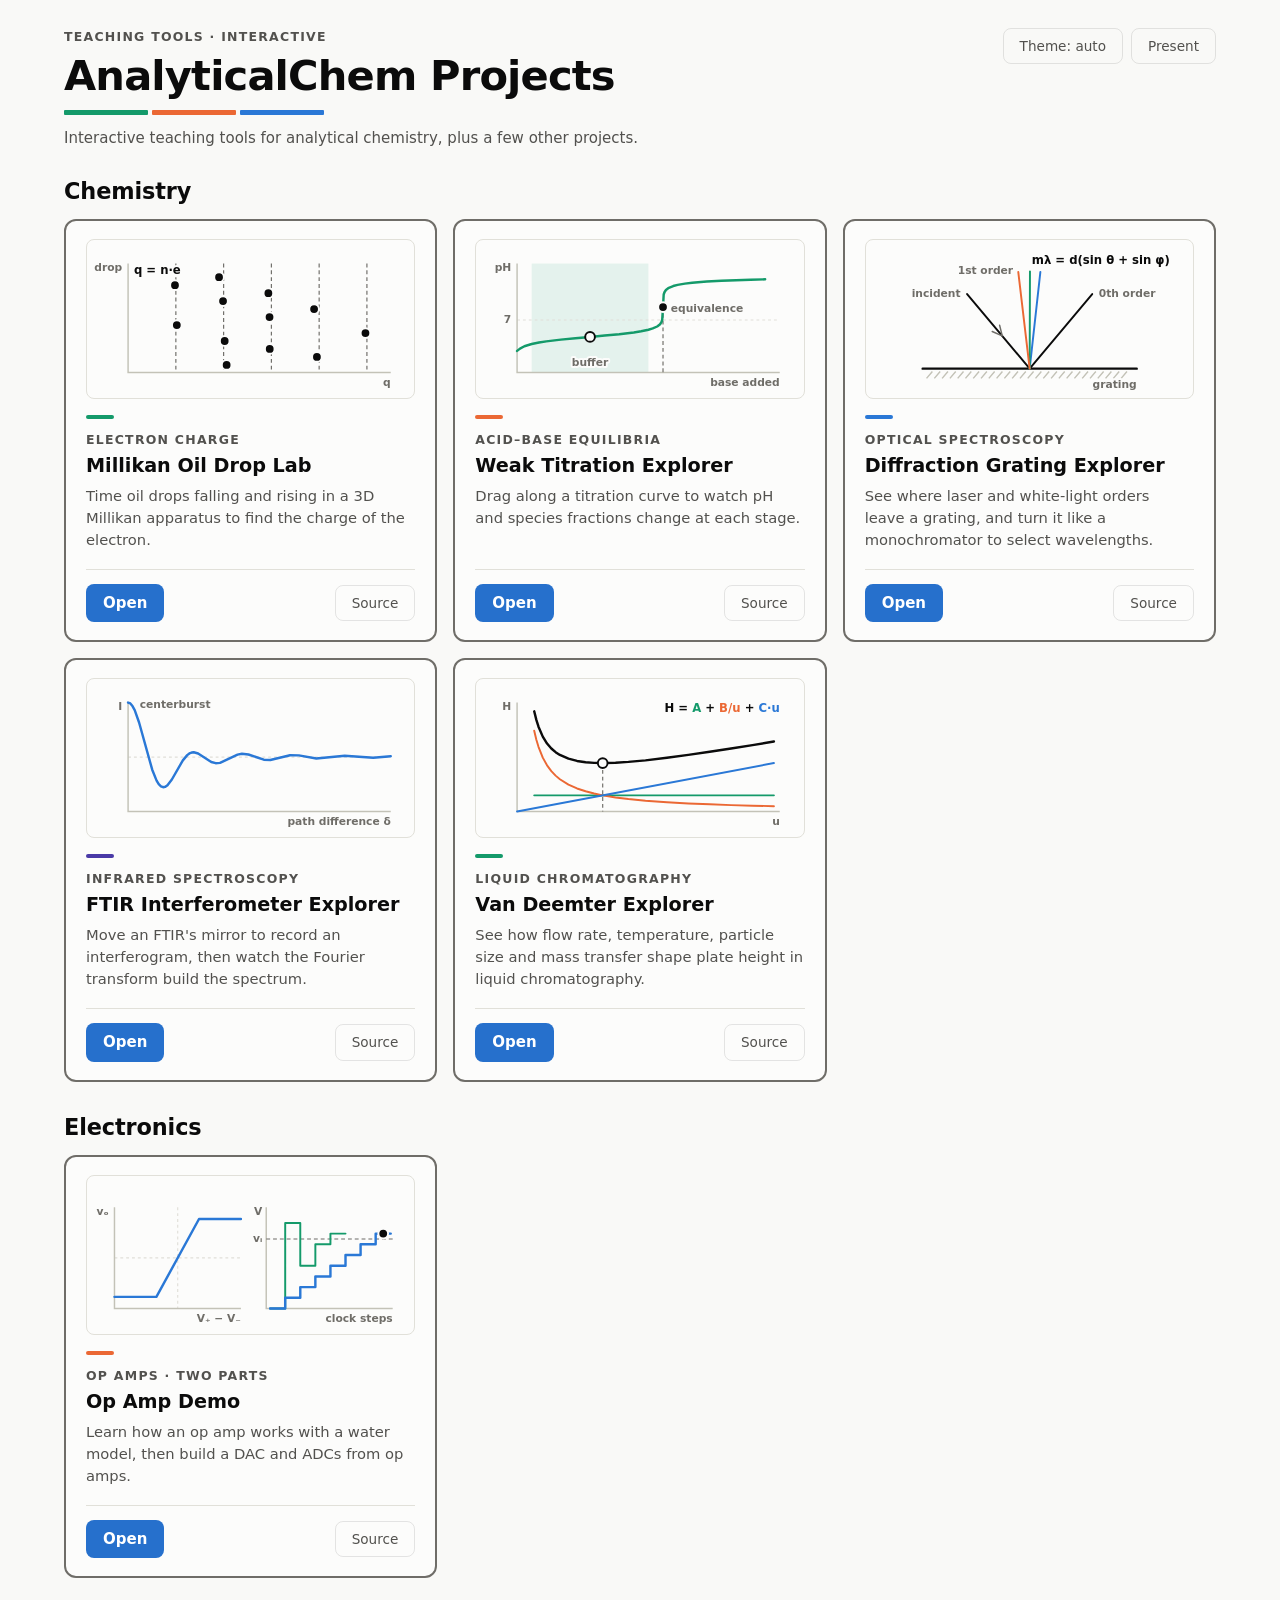
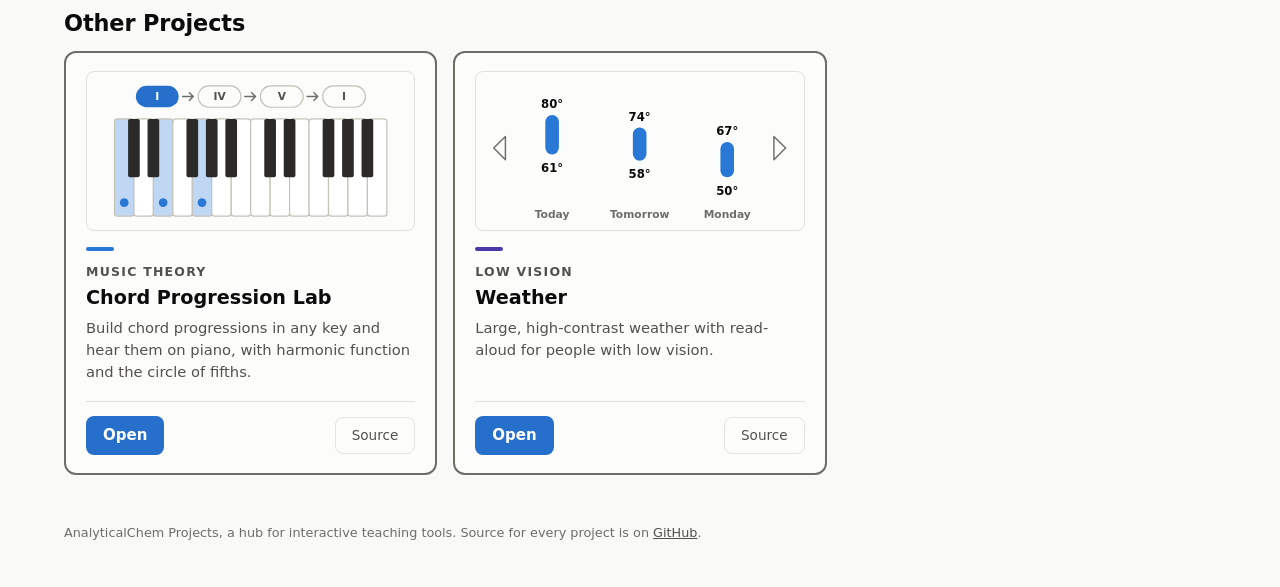
==== index.html @ 7cdda6ce "Reorder Chemistry cards: Millikan, titration, grating, FTIR, Van Deemter" ====
<!doctype html>
<html lang="en">
<head>
  <meta charset="utf-8">
  <meta name="viewport" content="width=device-width, initial-scale=1">
  <title>AnalyticalChem Projects</title>
  <meta name="description" content="Open any of AnalyticalChem's interactive chemistry teaching tools and other projects.">
  <link rel="icon" href="data:image/svg+xml,%3Csvg%20xmlns='http://www.w3.org/2000/svg'%20viewBox='0%200%2032%2032'%3E%3Crect%20x='2'%20y='13'%20width='8'%20height='6'%20rx='1'%20fill='%23149a6a'/%3E%3Crect%20x='12'%20y='13'%20width='8'%20height='6'%20rx='1'%20fill='%23eb6834'/%3E%3Crect%20x='22'%20y='13'%20width='8'%20height='6'%20rx='1'%20fill='%232a78d6'/%3E%3C/svg%3E">
  <style>
    /* ---------- Tokens ---------- */

    :root {
      color-scheme: light;
      --page: #f9f9f7;
      --surface: #fcfcfb;
      --surface-2: #f3f2ee;
      --text-primary: #0b0b0b;
      --text-secondary: #52514e;
      --text-muted: #6f6d68;
      --grid: #e1e0d9;
      --axis: #c3c2b7;
      --border: rgba(11, 11, 11, 0.10);
      --border-strong: var(--text-muted);      /* boundaries that identify a control (3:1) */
      --accent: #2670cc;                       /* white text 4.9:1 */
      --accent-ink: #ffffff;

      --series-a: #149a6a;                     /* 3.5:1 on surface */
      --series-b: #eb6834;                     /* 3.1:1 */
      --series-c: #2a78d6;                     /* 4.3:1 */
      --series-d: #4a3aa7;                     /* 8.3:1 */

      --status-good: #0ca30c;
      --status-warning: #fab219;               /* graphics only, never text */
      --status-critical: #d03b3b;
      --success-text: #006300;
      --critical-text: #d03b3b;

      --chart-font-small: 11px;                /* drawn text and line sizes */
      --chart-font: 12px;
      --chart-line: 2px;
      --chart-line-total: 2.5px;
      --chart-marker: 5px;
      --chart-halo: 4px;

      --radius: 12px;
      --font: system-ui, -apple-system, "Segoe UI", sans-serif;

      /* Card-graphic keyboard (decorative, aria-hidden) */
      --key-white: #ffffff;
      --key-black: #2b2a28;
    }

    @media (prefers-color-scheme: dark) {
      :root:not([data-theme="light"]) {
        color-scheme: dark;
        --page: #0d0d0d;
        --surface: #1a1a19;
        --surface-2: #232321;
        --text-primary: #ffffff;
        --text-secondary: #c3c2b7;
        --text-muted: #9a988f;
        --grid: #2c2c2a;
        --axis: #45443f;
        --border: rgba(255, 255, 255, 0.10);
        --accent: #3987e5;
        --accent-ink: #0b0b0b;                 /* dark ink on the brighter accent: 5.4:1 */
        --series-a: #199e70;
        --series-b: #d95926;
        --series-c: #3987e5;
        --series-d: #9085e9;
        --success-text: #0ca30c;
        --critical-text: #ef6a63;
        --key-white: #4a4944;
        --key-black: #0d0d0d;
      }
    }

    :root[data-theme="dark"] {
      color-scheme: dark;
      --page: #0d0d0d;
      --surface: #1a1a19;
      --surface-2: #232321;
      --text-primary: #ffffff;
      --text-secondary: #c3c2b7;
      --text-muted: #9a988f;
      --grid: #2c2c2a;
      --axis: #45443f;
      --border: rgba(255, 255, 255, 0.10);
      --accent: #3987e5;
      --accent-ink: #0b0b0b;
      --series-a: #199e70;
      --series-b: #d95926;
      --series-c: #3987e5;
      --series-d: #9085e9;
      --success-text: #0ca30c;
      --critical-text: #ef6a63;
      --key-white: #4a4944;
      --key-black: #0d0d0d;
    }

    /* ---------- Series keys ---------- */

    .key { display: block; width: 28px; height: 4px; border-radius: 2px; background: var(--key); }

    /* ---------- Base ---------- */

    *, *::before, *::after { box-sizing: border-box; }

    html { -webkit-text-size-adjust: 100%; }

    body {
      margin: 0;
      background: var(--page);
      color: var(--text-primary);
      font-family: var(--font);
      font-size: 0.9375rem;
      line-height: 1.5;
    }

    h1, h2, h3 { line-height: 1.2; margin: 0; }
    h1 { font-size: 2.6rem; font-weight: 750; letter-spacing: -0.02em; line-height: 1.1; }
    h2 { font-size: 1.4rem; font-weight: 700; letter-spacing: -0.005em; }
    h3 { font-size: 1.2rem; font-weight: 650; }

    :is(a, button, input, select, summary, [tabindex]):focus-visible { outline: 2px solid var(--accent); outline-offset: 2px; }

    .visually-hidden {
      position: absolute; width: 1px; height: 1px; margin: -1px; padding: 0;
      overflow: hidden; clip: rect(0 0 0 0); clip-path: inset(50%); white-space: nowrap; border: 0;
    }
    .skip-link {
      position: absolute; left: 16px; top: -100px; padding: 8px 12px;
      background: var(--accent); color: var(--accent-ink); border-radius: 8px; font-weight: 600;
    }
    .skip-link:focus { top: 16px; z-index: 10; outline: 2px solid var(--text-primary); outline-offset: 2px; }

    .btn {
      display: inline-block;
      padding: 7px 16px;
      border: 1px solid var(--border);
      border-radius: 8px;
      background: var(--surface-2);
      color: var(--text-primary);
      font: inherit;
      font-weight: 600;
      text-decoration: none;
      cursor: pointer;
    }
    .btn:hover { filter: brightness(0.97); }
    .btn.primary { background: var(--accent); color: var(--accent-ink); border-color: transparent; }
    .btn.ghost { background: transparent; font-weight: 500; font-size: 0.85rem; color: var(--text-secondary); white-space: nowrap; }

    /* ---------- Header ---------- */

    .site-header, main, .site-footer {
      max-width: 1200px;
      margin: 0 auto;
      padding-left: 24px;
      padding-right: 24px;
    }

    .site-header { padding-top: 28px; padding-bottom: 28px; }

    .title-row {
      display: flex;
      flex-wrap: wrap;
      justify-content: space-between;
      align-items: flex-start;
      gap: 16px;
    }
    /* The 320px basis lets the buttons drop below the title on a phone instead of squeezing it. */
    .title-row > div:first-child { flex: 1 1 320px; min-width: 0; }
    .header-actions { display: flex; flex-wrap: wrap; gap: 8px; }

    .eyebrow {
      margin: 0 0 6px;
      font-size: 0.78rem;
      font-weight: 600;
      letter-spacing: 0.1em;
      text-transform: uppercase;
      color: var(--text-secondary);
    }

    .title-rule { display: flex; gap: 4px; width: 260px; max-width: 100%; margin-top: 12px; }
    .title-rule span { flex: 1; height: 5px; border-radius: 1px; background: var(--series-a); }
    .title-rule span:nth-child(2) { background: var(--series-b); }
    .title-rule span:nth-child(3) { background: var(--series-c); }

    .lede { margin: 12px 0 0; color: var(--text-secondary); max-width: 62ch; }

    /* ---------- Cards ---------- */

    main { display: grid; gap: 32px; }

    .group h2 { margin-bottom: 14px; }

    .grid {
      display: grid;
      grid-template-columns: repeat(auto-fill, minmax(280px, 1fr));
      gap: 16px;
    }

    .card {
      position: relative;
      display: flex;
      flex-direction: column;
      min-width: 0;
      padding: 18px 20px;
      background: var(--surface);
      border: 2px solid var(--text-muted);
      border-radius: var(--radius);
      transition: border-color 0.15s, transform 0.15s;
    }
    .card:hover { border-color: var(--accent); transform: translateY(-2px); }

    .card .key { margin-bottom: 12px; }
    .card .eyebrow { margin-bottom: 4px; }

    .card h3 a { color: inherit; text-decoration: none; }
    /* Stretch the title link over the whole card, so any click opens the project. */
    .card h3 a::after { content: ""; position: absolute; inset: 0; border-radius: var(--radius); }

    .card .desc { flex: 1; margin: 8px 0 18px; color: var(--text-secondary); font-size: 0.92rem; }

    .card-actions {
      display: flex;
      justify-content: space-between;
      align-items: center;
      gap: 12px;
      padding-top: 14px;
      border-top: 1px solid var(--grid);
    }
    /* Keeps the Source link clickable above the stretched title link. */
    .card-actions a { position: relative; z-index: 1; }

    /* ---------- Visuals (card graphics, decorative) ---------- */

    .art {
      margin-bottom: 16px;
      padding: 8px;
      background: var(--surface);
      border: 1px solid var(--grid);
      border-radius: 8px;
    }
    /* overflow: visible keeps descenders on bottom-edge labels from being clipped. */
    .art svg { display: block; width: 100%; height: auto; overflow: visible; }

    .art .axis { fill: none; stroke: var(--axis); stroke-width: calc(var(--chart-line) * 0.75); }
    .art .neutral { stroke: var(--grid); stroke-width: calc(var(--chart-line) * 0.6); stroke-dasharray: 3 3; }
    .art .guide { stroke: var(--text-muted); stroke-width: calc(var(--chart-line) * 0.6); stroke-dasharray: 4 3; }
    /* Halo; the paint-order attribute that puts it behind the letters is set in script. */
    .art .label, .art .formula { stroke: var(--surface); stroke-width: var(--chart-halo); stroke-linejoin: round; }
    .art .label { fill: var(--text-muted); font: 600 var(--chart-font-small) var(--font); }
    .art .formula { fill: var(--text-primary); font: 700 var(--chart-font) var(--font); }
    .art .curve { fill: none; stroke-width: var(--chart-line-total); stroke-linecap: round; stroke-linejoin: round; }
    .art .curve.thin { stroke-width: var(--chart-line); }
    .art .a { stroke: var(--series-a); }
    .art .b { stroke: var(--series-b); }
    .art .c { stroke: var(--series-c); }
    .art .ta { fill: var(--series-a); }
    .art .tb { fill: var(--series-b); }
    .art .tc { fill: var(--series-c); }
    .art .total { stroke: var(--text-primary); }
    .art .buffer { fill: var(--series-a); opacity: 0.1; }
    /* Marker radius comes from --chart-marker, applied in script (refreshArt). */
    .art .dot { fill: var(--text-primary); stroke: var(--surface); stroke-width: 2; }
    .art .ring { fill: var(--surface); stroke: var(--text-primary); stroke-width: 2; }

    .art .wkey { fill: var(--key-white); stroke: var(--axis); stroke-width: calc(var(--chart-line) * 0.6); }
    .art .wkey.on { fill: color-mix(in srgb, var(--series-c) 30%, var(--key-white)); }
    .art .bkey { fill: var(--key-black); }
    .art .pill { fill: var(--surface); stroke: var(--axis); stroke-width: calc(var(--chart-line) * 0.6); }
    .art .pill.on { fill: var(--accent); stroke: none; }
    .art .pill-text { fill: var(--text-secondary); font: 700 var(--chart-font-small) var(--font); text-anchor: middle; dominant-baseline: central; }
    .art .pill-text.on { fill: var(--accent-ink); }
    .art .arrow { fill: none; stroke: var(--text-muted); stroke-width: calc(var(--chart-line) * 0.75); stroke-linecap: round; stroke-linejoin: round; }

    /* ---------- Notes and footer ---------- */

    .site-footer { padding-top: 36px; padding-bottom: 32px; font-size: 0.8rem; color: var(--text-muted); }
    .site-footer a { color: var(--text-secondary); }

    /* ---------- Responsive ---------- */

    @media (max-width: 560px) {
      .site-header, main, .site-footer { padding-left: 16px; padding-right: 16px; }
      h1 { font-size: 2rem; }
      .title-rule { width: 200px; }
      .card { padding: 14px; }
    }

    /* ---------- Reduced motion ---------- */

    @media (prefers-reduced-motion: reduce) {
      .card { transition: none; }
      .card:hover { transform: none; }
    }

    /* ---------- Presentation mode ---------- */

    html[data-present] .eyebrow, html[data-present] .lede, html[data-present] .hint,
    html[data-present] .notes, html[data-present] .site-footer { display: none; }
    .present-hint { display: none; }
    html[data-present] .present-hint { display: block; margin: 12px 0 0; color: var(--text-secondary); }

    @media (min-width: 900px) {
      html[data-present] { font-size: 125%; }
      html[data-present] body { font-size: 1rem; }
      html[data-present] .site-header, html[data-present] main { max-width: none; padding-left: 32px; padding-right: 32px; }
      html[data-present] main { gap: 20px; }
      html[data-present] h1 { font-size: 2.8rem; }
      html[data-present] h2, html[data-present] .notes summary { font-size: 1.5rem; }
      html[data-present] .pill-sym { font-size: 1.5rem; }
      html[data-present] .legend, html[data-present] .live, html[data-present] .control-sub,
      html[data-present] .tile-sub, html[data-present] .card-sub { font-size: 1.05rem; }
      html[data-present] .chip { padding: 6px 16px; font-size: 1rem; }
      html[data-present] input[type="range"] { height: 36px; }
      html[data-present] .check input, html[data-present] .control .toggle input { width: 24px; height: 24px; }
      html[data-present] .btn { padding: 12px 24px; }
      html[data-present] .visual { height: calc(var(--h) * 1.5); }
      html[data-present] .tooltip { font-size: 1rem; min-width: 220px; }
      html[data-present] :is(a, button, input, select, summary, [tabindex]):focus-visible { outline-width: 3px; outline-offset: 3px; }

      html[data-present] {
        --chart-font-small: 15px; --chart-font: 16px; --chart-line: 3px; --chart-line-total: 3.5px;
        --chart-marker: 7px; --chart-halo: 5px;
        --text-secondary: #3a3936; --text-muted: #55534f; --axis: #7f7d76; --grid: #cfcdc4;
        --series-a: #0c8259; --series-b: #bf4a1d; --series-c: #1f66c4;
        --critical-text: #a52a2a;
      }
    }

    @media (min-width: 900px) and (prefers-color-scheme: dark) {
      html[data-present]:not([data-theme="light"]) {
        --text-secondary: #d6d5cb; --text-muted: #b3b1a7; --axis: #8a8880; --grid: #3a3a37;
        --series-a: #22b07f; --series-b: #e8672f; --series-c: #4a93ec; --series-d: #a89ff0;
        --critical-text: #f28b85; --success-text: #3dbb3d;
      }
    }
    @media (min-width: 900px) {
      html[data-present][data-theme="dark"] {
        --text-secondary: #d6d5cb; --text-muted: #b3b1a7; --axis: #8a8880; --grid: #3a3a37;
        --series-a: #22b07f; --series-b: #e8672f; --series-c: #4a93ec; --series-d: #a89ff0;
        --critical-text: #f28b85; --success-text: #3dbb3d;
      }
    }
  </style>
  <script>
    // Apply a saved theme before the page draws, so it doesn't flash.
    (function () {
      try {
        var saved = localStorage.getItem('links-theme');
        if (saved === 'light' || saved === 'dark') document.documentElement.dataset.theme = saved;
      } catch (e) { /* storage unavailable */ }
    })();
  </script>
</head>
<body>
  <a class="skip-link" href="#main">Skip to content</a>
  <header class="site-header">
    <div class="title-row">
      <div>
        <p class="eyebrow">Teaching Tools · Interactive</p>
        <h1>AnalyticalChem Projects</h1>
        <div class="title-rule" aria-hidden="true"><span></span><span></span><span></span></div>
        <p class="lede">Interactive teaching tools for analytical chemistry, plus a few other projects.</p>
        <p class="present-hint">Alt + Shift + P toggles · Esc exits</p>
      </div>
      <div class="header-actions">
        <button id="theme" class="btn ghost" type="button" title="Switch between automatic, light and dark colors">Theme: auto</button>
        <button id="present" class="btn ghost" type="button" aria-pressed="false" title="Larger text and controls for projecting. Escape exits.">Present</button>
      </div>
    </div>
  </header>

  <main id="main"></main>

  <footer class="site-footer">
    <p>AnalyticalChem Projects, a hub for interactive teaching tools. Source for every project is on <a href="https://github.com/analyticalchem">GitHub</a>.</p>
  </footer>

  <p id="present-status" class="visually-hidden" role="status"></p>

  <script>
    (function () {
      'use strict';

      // ── Edit this list to add, remove, or regroup links ──
      // Groups appear in the order they first show up here.
      // "topic" is the small line above each title.
      // "art" picks a graphic from the ART list further down (leave it out for none).
      var links = [
        {
          group: "Chemistry",
          art: "millikan",
          topic: "Electron Charge",
          title: "Millikan Oil Drop Lab",
          url: "https://analyticalchem.github.io/millikan-oil-drop-lab/",
          source: "https://github.com/analyticalchem/millikan-oil-drop-lab",
          desc: "Time oil drops falling and rising in a 3D Millikan apparatus to find the charge of the electron."
        },
        {
          group: "Chemistry",
          art: "titration",
          topic: "Acid–Base Equilibria",
          title: "Weak Titration Explorer",
          url: "https://analyticalchem.github.io/weaktitration/",
          source: "https://github.com/analyticalchem/weaktitration",
          desc: "Drag along a titration curve to watch pH and species fractions change at each stage."
        },
        {
          group: "Chemistry",
          art: "grating",
          topic: "Optical Spectroscopy",
          title: "Diffraction Grating Explorer",
          url: "https://analyticalchem.github.io/diffraction-grating-explorer/",
          source: "https://github.com/analyticalchem/diffraction-grating-explorer",
          desc: "See where laser and white-light orders leave a grating, and turn it like a monochromator to select wavelengths."
        },
        {
          group: "Chemistry",
          art: "interferometer",
          topic: "Infrared Spectroscopy",
          title: "FTIR Interferometer Explorer",
          url: "https://analyticalchem.github.io/interferometer/",
          source: "https://github.com/analyticalchem/interferometer",
          desc: "Move an FTIR's mirror to record an interferogram, then watch the Fourier transform build the spectrum."
        },
        {
          group: "Chemistry",
          art: "vandeemter",
          topic: "Liquid Chromatography",
          title: "Van Deemter Explorer",
          url: "https://analyticalchem.github.io/van-deemter-explorer/",
          source: "https://github.com/analyticalchem/van-deemter-explorer",
          desc: "See how flow rate, temperature, particle size and mass transfer shape plate height in liquid chromatography."
        },
        {
          // Two linked pages: this opens part 1, Op Amp Basics; its series links lead on to the
          // DAC/ADC Builder (https://analyticalchem.github.io/dac-adc-builder/) and back.
          group: "Electronics",
          art: "opampdemo",
          topic: "Op Amps · Two Parts",
          title: "Op Amp Demo",
          url: "https://analyticalchem.github.io/op-amp-basics/",
          source: "https://github.com/analyticalchem/op-amp-basics",
          desc: "Learn how an op amp works with a water model, then build a DAC and ADCs from op amps."
        },
        {
          group: "Other Projects",
          art: "piano",
          topic: "Music Theory",
          title: "Chord Progression Lab",
          url: "https://analyticalchem.github.io/chord-progression-lab/",
          source: "https://github.com/analyticalchem/chord-progression-lab",
          desc: "Build chord progressions in any key and hear them on piano, with harmonic function and the circle of fifths."
        },
        {
          group: "Other Projects",
          art: "weather",
          topic: "Low Vision",
          title: "Weather",
          url: "https://analyticalchem.github.io/weather/",
          source: "https://github.com/analyticalchem/weather",
          desc: "Large, high-contrast weather with read-aloud for people with low vision."
        }
      ];

      // ── Card graphics ──
      // Decorative: the card title and description carry the meaning. Colours and line,
      // marker and text sizes come from the CSS tokens, so they follow the theme and
      // presentation mode.
      var ART = {
        // Weak acid (Ka 1.8e-5) titrated with strong base: buffer region shaded,
        // ring at the half-equivalence point (pH = pKa), dot at the equivalence point.
        titration:
          '<svg viewBox="0 0 320 146">' +
            '<rect class="buffer" x="49" y="16" width="120" height="112"/>' +
            '<line class="neutral" x1="34" y1="74" x2="304" y2="74"/>' +
            '<path class="axis" d="M34 16V128H304"/>' +
            '<line class="guide" x1="184" y1="60.7" x2="184" y2="128"/>' +
            '<path class="curve a" d="M34,105.8 L37,103.4 L41.5,101 L49,98.7 L56.5,97.2 L64,96 L79,94.2 L94,92.8 L109,91.4 L124,90 L139,88.6 L154,86.8 L161.5,85.6 L169,84 L173.5,82.7 L178,80.7 L181,78.4 L182.5,76 L183.2,73.7 L184,60.7 L184.7,47.8 L185.5,45.5 L187,43.2 L190,40.9 L194.5,39.1 L199,37.9 L206.5,36.6 L214,35.7 L229,34.5 L244,33.7 L259,33.1 L274,32.6 L289,32.2"/>' +
            '<circle class="ring" cx="109" cy="91.4" r="5"/>' +
            '<circle class="dot" cx="184" cy="60.7" r="5"/>' +
            '<text class="label" x="28" y="24" text-anchor="end">pH</text>' +
            '<text class="label" x="28" y="77" text-anchor="end">7</text>' +
            '<text class="label" x="109" y="121" text-anchor="middle">buffer</text>' +
            '<text class="label" x="192" y="66">equivalence</text>' +
            '<text class="label" x="304" y="142" text-anchor="end">base added</text>' +
          '</svg>',

        // H = A + B/u + C·u with the three terms in the Van Deemter Explorer's colours
        // and a ring at the optimum velocity.
        vandeemter:
          '<svg viewBox="0 0 320 146">' +
            '<path class="axis" d="M34 16V128H304"/>' +
            '<line class="guide" x1="122" y1="78.2" x2="122" y2="128"/>' +
            '<line class="curve thin a" x1="51.6" y1="111.4" x2="298" y2="111.4"/>' +
            '<path class="curve thin b" d="M51.6,44.9 L53.8,54.2 L56,61.5 L60.4,72.6 L64.8,80.5 L69.2,86.5 L73.6,91.1 L78,94.8 L86.8,100.3 L95.6,104.3 L104.4,107.2 L113.2,109.5 L122,111.4 L135.2,113.6 L148.4,115.2 L166,116.9 L188,118.5 L210,119.7 L232,120.6 L254,121.4 L276,122 L298,122.5"/>' +
            '<line class="curve thin c" x1="34" y1="128" x2="298" y2="78.2"/>' +
            '<path class="curve total" d="M51.6,25 L53.8,33.8 L56,40.8 L60.4,51 L64.8,58.1 L69.2,63.2 L73.6,67 L78,69.8 L86.8,73.7 L95.6,76 L104.4,77.3 L113.2,78 L122,78.2 L135.2,77.8 L148.4,77 L166,75.4 L188,72.8 L210,69.8 L232,66.6 L254,63.2 L276,59.7 L298,56"/>' +
            '<circle class="ring" cx="122" cy="78.2" r="5"/>' +
            '<text class="formula" x="304" y="26" text-anchor="end">H = <tspan class="ta">A</tspan> + <tspan class="tb">B/u</tspan> + <tspan class="tc">C·u</tspan></text>' +
            '<text class="label" x="28" y="24" text-anchor="end">H</text>' +
            '<text class="label" x="304" y="142" text-anchor="end">u</text>' +
          '</svg>',

        // Reflection grating (1200 /mm) with a beam arriving at θ = 40°: the 0th order mirrors it,
        // and the 1st order splits blue, green and red at −6.3°, −0.2° and +6.7° from the normal.
        grating: (function () {
          var s = '<svg viewBox="0 0 320 146">';
          s += '<path class="axis" d="';
          for (var x = 60; x <= 266; x += 8) s += 'M' + x + ' 127l-6 7';
          s += '"/>';
          s += '<line class="curve total" x1="50" y1="124" x2="270" y2="124"/>';
          s += '<line class="curve thin total" x1="95.7" y1="47.4" x2="160" y2="124"/>';
          s += '<path class="arrow" d="M121.5 85.8L131.8 90.3L129.1 79.4"/>';
          s += '<line class="curve thin total" x1="160" y1="124" x2="224.3" y2="47.4"/>';
          s += '<line class="curve thin c" x1="160" y1="124" x2="171" y2="24.6"/>';
          s += '<line class="curve thin a" x1="160" y1="124" x2="160.3" y2="24"/>';
          s += '<line class="curve thin b" x1="160" y1="124" x2="148.3" y2="24.7"/>';
          s += '<text class="formula" x="304" y="16" text-anchor="end">mλ = d(sin θ + sin φ)</text>';
          s += '<text class="label" x="89" y="50" text-anchor="end">incident</text>';
          s += '<text class="label" x="231" y="50">0th order</text>';
          s += '<text class="label" x="143" y="27" text-anchor="end">1st order</text>';
          s += '<text class="label" x="270" y="144" text-anchor="end">grating</text>';
          return s + '</svg>';
        })(),

        // Millikan: the charges of twelve timed drops, one row each, along a charge axis running 0 to
        // 5.5 e over 270 px; they fall on the dashed multiples of e = 1.602e-19 C, each with the 0.1 e
        // or so of scatter that Brownian motion gives a timing.
        millikan:
          '<svg viewBox="0 0 320 146">' +
            '<path class="axis" d="M34 16V128H304"/>' +
            '<line class="guide" x1="83.1" y1="16" x2="83.1" y2="128"/>' +
            '<line class="guide" x1="132.2" y1="16" x2="132.2" y2="128"/>' +
            '<line class="guide" x1="181.3" y1="16" x2="181.3" y2="128"/>' +
            '<line class="guide" x1="230.4" y1="16" x2="230.4" y2="128"/>' +
            '<line class="guide" x1="279.5" y1="16" x2="279.5" y2="128"/>' +
            '<circle class="dot" cx="127.5" cy="30" r="5"/><circle class="dot" cx="82.2" cy="38.2" r="5"/>' +
            '<circle class="dot" cx="178.2" cy="46.4" r="5"/><circle class="dot" cx="131.6" cy="54.6" r="5"/>' +
            '<circle class="dot" cx="225.2" cy="62.8" r="5"/><circle class="dot" cx="179.4" cy="71" r="5"/>' +
            '<circle class="dot" cx="84.1" cy="79.2" r="5"/><circle class="dot" cx="278" cy="87.4" r="5"/>' +
            '<circle class="dot" cx="133.3" cy="95.6" r="5"/><circle class="dot" cx="179.6" cy="103.8" r="5"/>' +
            '<circle class="dot" cx="228.1" cy="112" r="5"/><circle class="dot" cx="135.3" cy="120.2" r="5"/>' +
            '<text class="formula" x="40" y="27">q = n·e</text>' +
            '<text class="label" x="28" y="24" text-anchor="end">drop</text>' +
            '<text class="label" x="304" y="142" text-anchor="end">q</text>' +
          '</svg>',

        // FTIR Interferometer Explorer: the instrument's interferogram for its broadband source
        // (1500 K) with the holder empty, computed from that page's own model over δ = 0 to 12 µm
        // (22.5 px per µm; y: 112 px per 100 % of the signal, 0 at y = 128). The centerburst at
        // zero path difference, where every wavenumber is in step, settles to half the signal (dashed).
        interferometer:
          '<svg viewBox="0 0 320 146">' +
            '<line class="neutral" x1="34" y1="72" x2="304" y2="72"/>' +
            '<path class="axis" d="M34 16V128H304"/>' +
            '<path class="curve c" d="M34,16 L36.3,16.9 L38.5,19.6 L40.8,23.8 L45.3,36.5 L58.8,85 L63.3,96.2 L65.5,99.9 L67.8,102.1 L70,103 L72.3,102.6 L74.5,101 L79,95.1 L90.3,75.4 L94.8,70 L97,68.3 L99.3,67.4 L101.5,67.1 L106,68.4 L119.5,77.1 L124,78.3 L128.5,78 L146.5,69.5 L151,68.6 L157.7,69.4 L173.5,74.7 L180.2,75 L200.5,70.1 L209.5,70.3 L227.5,73.5 L256.7,70.6 L286,72.7 L304,71.2"/>' +
            '<text class="label" x="46" y="22">centerburst</text>' +
            '<text class="label" x="28" y="24" text-anchor="end">I</text>' +
            '<text class="label" x="304" y="142" text-anchor="end">path difference δ</text>' +
          '</svg>',

        // The two parts of the Op Amp Demo side by side.
        // Left, Op Amp Basics: the open-loop transfer curve, gain 1e5 and a ±15 V supply with
        // 1.5 V of headroom, so the output saturates at ±13.5 V once V+ − V− passes ±135 µV
        // (x: ±400 µV across 130 px, 0 at x = 85; y: 40 px per 13.5 V, 0 at y = 76).
        // Right, DAC/ADC Builder: both ADCs converting vi = 6.5 V with a 4-bit, 1 V-step DAC,
        // 15.5 px per clock step: the staircase (blue) counts 0 to 7 and stops (dot); successive
        // approximation (green, thin) tries 8, 4, 6, 7 (result 6). y: 11 px per volt, 0 V at y = 128.
        opampdemo:
          '<svg viewBox="0 0 320 146">' +
            '<line class="neutral" x1="20" y1="76" x2="150" y2="76"/>' +
            '<line class="neutral" x1="85" y1="24" x2="85" y2="128"/>' +
            '<path class="axis" d="M20 24V128H150"/>' +
            '<path class="curve c" d="M20,116 L63.1,116 L106.9,36 L150,36"/>' +
            '<text class="label" x="14" y="32" text-anchor="end">vₒ</text>' +
            '<text class="label" x="150" y="142" text-anchor="end">V₊ − V₋</text>' +
            '<path class="axis" d="M176 24V128H306"/>' +
            '<line class="guide" x1="176" y1="56.5" x2="306" y2="56.5"/>' +
            '<path class="curve thin a" d="M180,128 H195.5 V40 H211 V84 H226.5 V62 H242 V51 H257.5"/>' +
            '<path class="curve c" d="M180,128 H195.5 V117 H211 V106 H226.5 V95 H242 V84 H257.5 V73 H273 V62 H288.5 V51 H304"/>' +
            '<circle class="dot" cx="296.25" cy="51" r="5"/>' +
            '<text class="label" x="172" y="32" text-anchor="end">V</text>' +
            '<text class="label" x="172" y="60" text-anchor="end">vᵢ</text>' +
            '<text class="label" x="306" y="142" text-anchor="end">clock steps</text>' +
          '</svg>',

        // Two octaves of keys with the I chord (C–E–G) lit, under an I–IV–V–I progression.
        piano: (function () {
          var s = '<svg viewBox="0 0 320 146">';
          var chords = ['I', 'IV', 'V', 'I'];
          chords.forEach(function (name, i) {
            var x = 42 + i * 64, on = i === 0 ? ' on' : '';
            s += '<rect class="pill' + on + '" x="' + x + '" y="6" width="44" height="22" rx="11"/>';
            s += '<text class="pill-text' + on + '" x="' + (x + 22) + '" y="17">' + name + '</text>';
            if (i < chords.length - 1) {
              var ax = x + 48;
              s += '<path class="arrow" d="M' + ax + ' 17H' + (ax + 11) + 'M' + (ax + 7) + ' 13L' + (ax + 11) + ' 17L' + (ax + 7) + ' 21"/>';
            }
          });
          var lit = [0, 2, 4];                       // C, E, G
          for (var i = 0; i < 14; i++) {
            var on = lit.indexOf(i) !== -1 ? ' on' : '';
            s += '<rect class="wkey' + on + '" x="' + (20 + i * 20) + '" y="40" width="20" height="100" rx="3"/>';
          }
          [0, 1, 3, 4, 5, 7, 8, 10, 11, 12].forEach(function (i) {
            s += '<rect class="bkey" x="' + (34 + i * 20) + '" y="40" width="12" height="60" rx="2"/>';
          });
          lit.forEach(function (i) {
            s += '<circle class="tc" cx="' + (30 + i * 20) + '" cy="126" r="4.5"/>';
          });
          return s + '</svg>';
        })(),

        // The Weather app's temperature chart: three days of bars running from the low to the
        // high, using the app's sample forecast for Springfield (80/61, 74/58, 67/50 °F), between
        // the arrows that move the chart. y = 36 + (80 − T) × 64/30, so 80° is at 36 and 50° at 100.
        weather: (function () {
          var days = [['Today', 80, 61], ['Tomorrow', 74, 58], ['Monday', 67, 50]];
          var s = '<svg viewBox="0 0 320 146">';
          function y(t) { return Math.round((36 + (80 - t) * 64 / 30) * 10) / 10; }
          days.forEach(function (d, i) {
            var x = 70 + i * 90, top = y(d[1]), bottom = y(d[2]);
            s += '<rect class="tc" x="' + (x - 7) + '" y="' + top + '" width="14" height="' + (bottom - top) + '" rx="7"/>';
            s += '<text class="formula" x="' + x + '" y="' + (top - 7) + '" text-anchor="middle">' + d[1] + '°</text>';
            s += '<text class="formula" x="' + x + '" y="' + (bottom + 18) + '" text-anchor="middle">' + d[2] + '°</text>';
            s += '<text class="label" x="' + x + '" y="142" text-anchor="middle">' + d[0] + '</text>';
          });
          s += '<path class="arrow" d="M22 58L10 70L22 82Z"/>';
          s += '<path class="arrow" d="M298 58L310 70L298 82Z"/>';
          return s + '</svg>';
        })()
      };

      // Each card's key bar takes the next series colour.
      var KEYS = ['var(--series-a)', 'var(--series-b)', 'var(--series-c)', 'var(--series-d)'];

      function el(tag, className, text) {
        var node = document.createElement(tag);
        if (className) node.className = className;
        if (text) node.textContent = text;
        return node;
      }

      var groups = new Map();
      links.forEach(function (link) {
        if (!groups.has(link.group)) groups.set(link.group, []);
        groups.get(link.group).push(link);
      });

      var main = document.getElementById('main');
      var groupIndex = 0, cardIndex = 0;
      groups.forEach(function (items, name) {
        var headingId = 'group-' + (++groupIndex);
        var section = el('section', 'group');
        section.setAttribute('aria-labelledby', headingId);
        var h2 = el('h2', '', name);
        h2.id = headingId;
        section.append(h2);
        var grid = el('div', 'grid');

        items.forEach(function (item) {
          var card = el('article', 'card');

          if (item.art && ART[item.art]) {
            var art = el('div', 'art');
            art.setAttribute('aria-hidden', 'true');
            art.innerHTML = ART[item.art];           // trusted constants above, not user input
            var svg = art.querySelector('svg');
            svg.setAttribute('aria-hidden', 'true');
            svg.setAttribute('focusable', 'false');
            art.querySelectorAll('.label, .formula').forEach(function (t) { t.setAttribute('paint-order', 'stroke'); });
            card.append(art);
          }

          var key = el('span', 'key');
          key.style.setProperty('--key', KEYS[cardIndex++ % KEYS.length]);
          key.setAttribute('aria-hidden', 'true');
          card.append(key);

          if (item.topic) card.append(el('p', 'eyebrow', item.topic));

          var h3 = el('h3');
          var a = el('a', '', item.title);
          a.href = item.url;
          h3.append(a);

          var actions = el('div', 'card-actions');
          var open = el('span', 'btn primary', 'Open');
          open.setAttribute('aria-hidden', 'true');
          actions.append(open);
          if (item.source) {
            var src = el('a', 'btn ghost', 'Source');
            src.href = item.source;
            src.setAttribute('aria-label', item.title + ' source code on GitHub');
            actions.append(src);
          }

          card.append(h3, el('p', 'desc', item.desc), actions);
          grid.append(card);
        });

        section.append(grid);
        main.append(section);
      });

      // Marker radius follows --chart-marker, which grows in presentation mode.
      function refreshArt() {
        var r = parseFloat(getComputedStyle(document.documentElement).getPropertyValue('--chart-marker')) || 5;
        document.querySelectorAll('.art .dot, .art .ring').forEach(function (c) { c.setAttribute('r', r); });
      }
      refreshArt();
      if (window.matchMedia) {
        // The presentation sizes apply only at 900 px and wider.
        var wide = window.matchMedia('(min-width: 900px)');
        if (wide.addEventListener) wide.addEventListener('change', refreshArt);
      }

      // Theme: auto → light → dark, stored for this page.
      var themes = ['auto', 'light', 'dark'];
      var themeBtn = document.getElementById('theme');
      function applyTheme(name) {
        if (name === 'auto') delete document.documentElement.dataset.theme;
        else document.documentElement.dataset.theme = name;
        themeBtn.textContent = 'Theme: ' + name;
        try { localStorage.setItem('links-theme', name); } catch (e) { /* storage unavailable */ }
      }
      themeBtn.textContent = 'Theme: ' + (document.documentElement.dataset.theme || 'auto');
      themeBtn.addEventListener('click', function () {
        var cur = document.documentElement.dataset.theme || 'auto';
        applyTheme(themes[(themes.indexOf(cur) + 1) % themes.length]);
      });

      // Presentation mode: same page, larger and decluttered for projecting. Not stored.
      var presentBtn = document.getElementById('present');
      var presentStatus = document.getElementById('present-status');

      function isPresent() { return document.documentElement.hasAttribute('data-present'); }

      function setPresent(on) {
        document.documentElement.toggleAttribute('data-present', on);
        presentBtn.setAttribute('aria-pressed', String(on));
        presentStatus.textContent = on ? 'Presentation mode on. Press Escape to exit.' : 'Presentation mode off.';
        refreshArt();
        var root = document.documentElement;
        if (on && document.fullscreenEnabled && !document.fullscreenElement && root.requestFullscreen) {
          root.requestFullscreen().catch(function () { /* refused: the mode still applies */ });
        } else if (!on && document.fullscreenElement && document.exitFullscreen) {
          document.exitFullscreen();
        }
      }

      presentBtn.addEventListener('click', function () { setPresent(!isPresent()); });

      document.addEventListener('keydown', function (e) {
        if (e.altKey && e.shiftKey && e.code === 'KeyP') { e.preventDefault(); setPresent(!isPresent()); return; }
        if (e.key === 'Escape' && isPresent()) setPresent(false);
      });

      document.addEventListener('fullscreenchange', function () {
        if (!document.fullscreenElement && isPresent()) setPresent(false);
      });

      if (new URLSearchParams(location.search).get('present') === '1') setPresent(true);

      window.app = { links: links, setPresent: setPresent };   // console handle for checks
    })();
  </script>
</body>
</html>
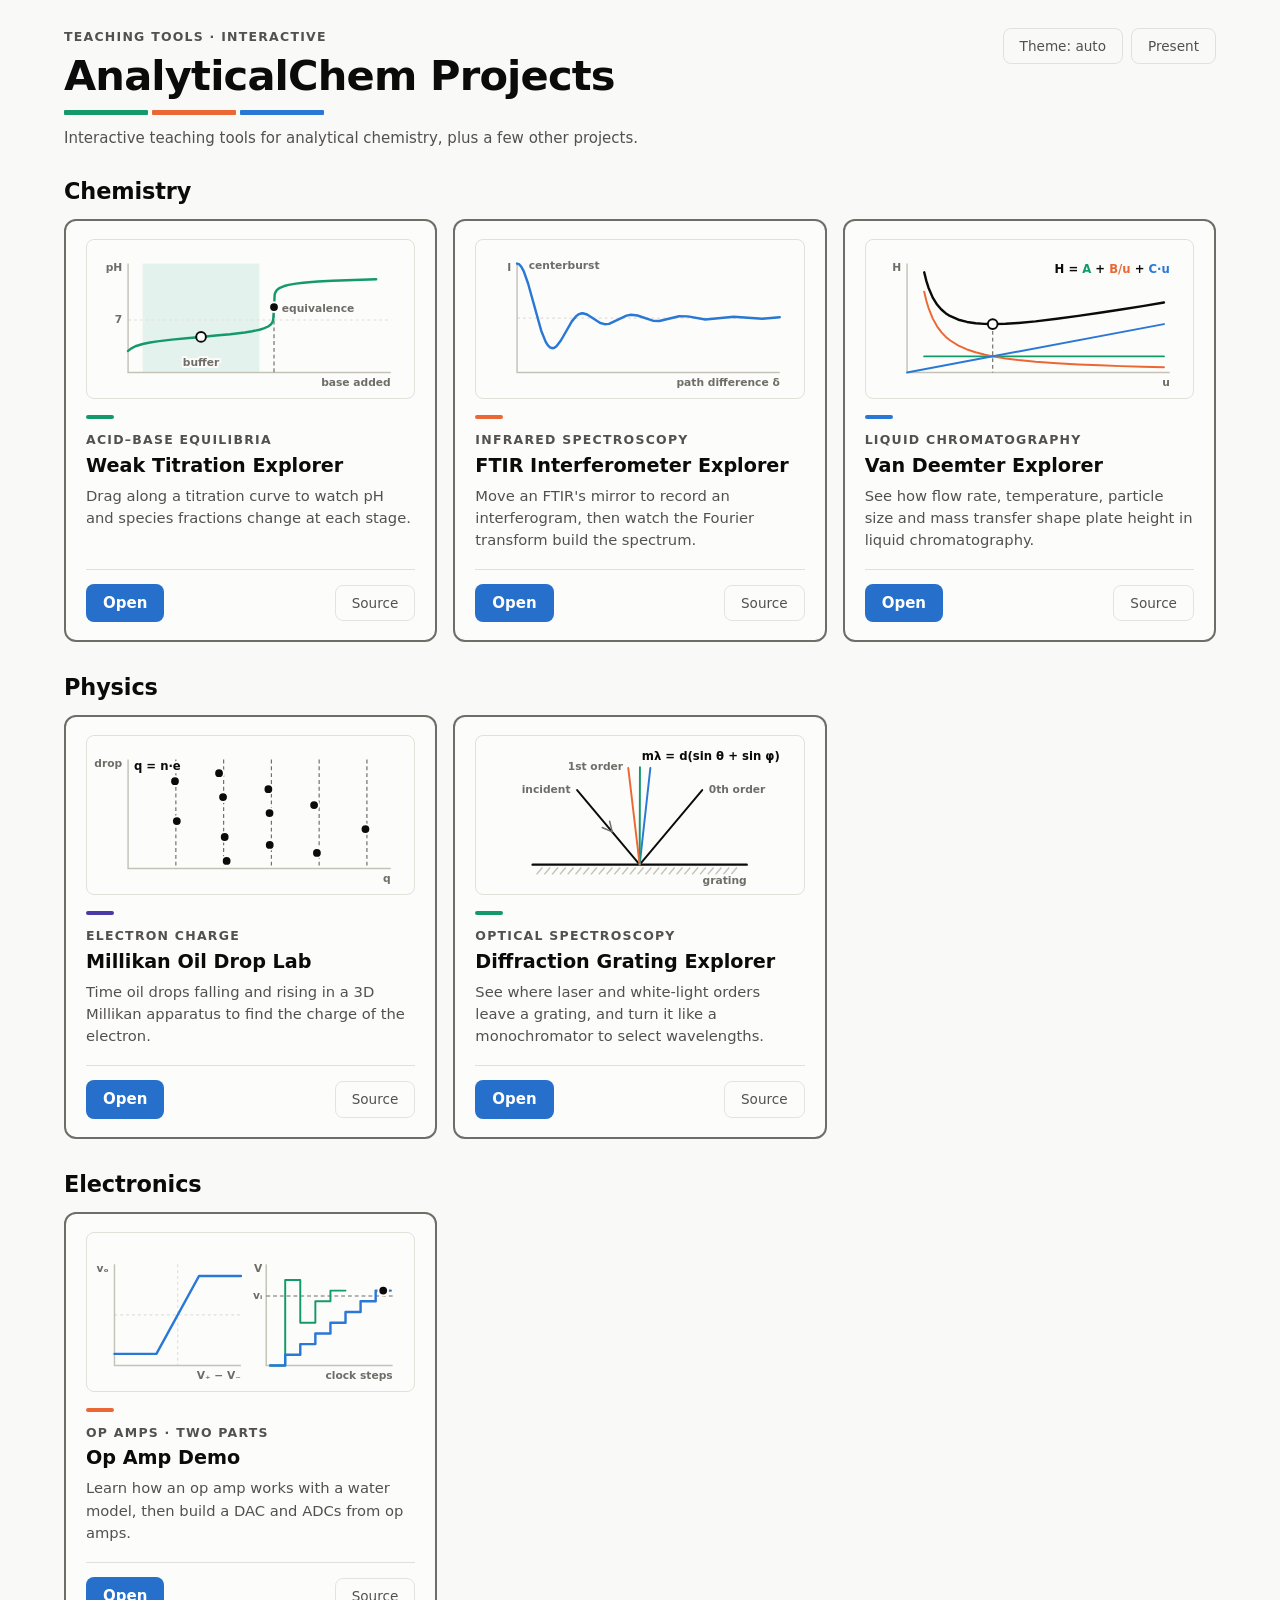
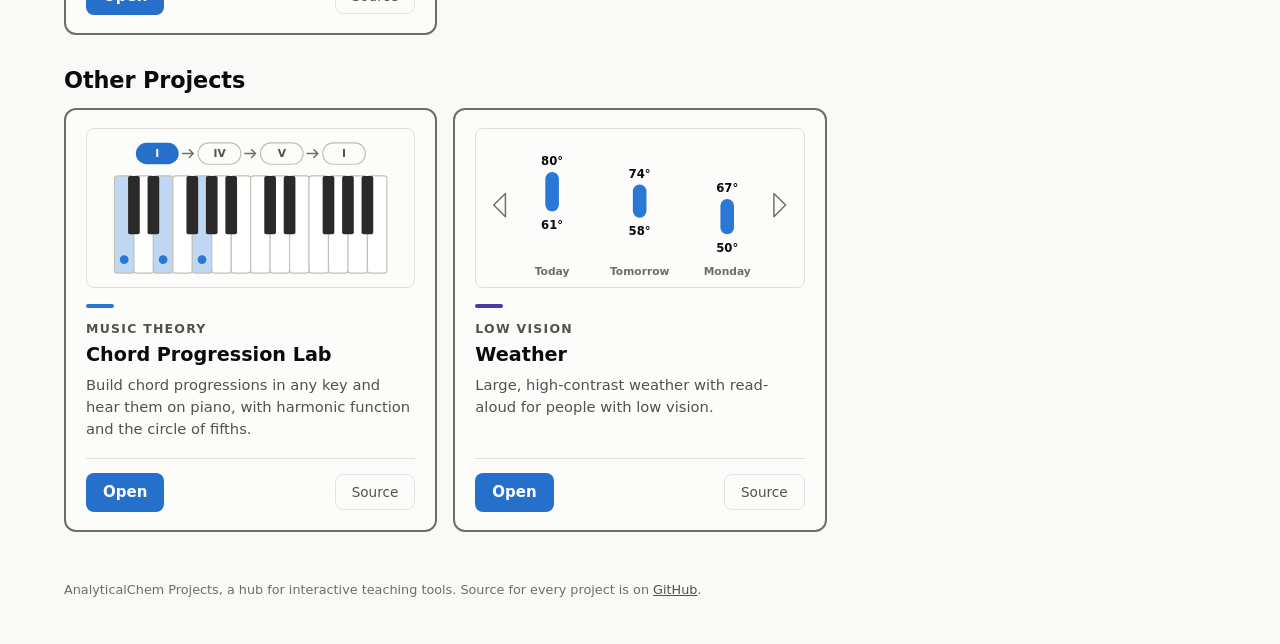
==== commit 6028c197: "Regroup link page into Chemistry, Physics, Electronics and Other Projects Move Millikan Oil Drop Lab" ====
--- a/index.html
+++ b/index.html
@@ -392,30 +392,12 @@
       var links = [
         {
           group: "Chemistry",
-          art: "millikan",
-          topic: "Electron Charge",
-          title: "Millikan Oil Drop Lab",
-          url: "https://analyticalchem.github.io/millikan-oil-drop-lab/",
-          source: "https://github.com/analyticalchem/millikan-oil-drop-lab",
-          desc: "Time oil drops falling and rising in a 3D Millikan apparatus to find the charge of the electron."
-        },
-        {
-          group: "Chemistry",
           art: "titration",
           topic: "Acid–Base Equilibria",
           title: "Weak Titration Explorer",
           url: "https://analyticalchem.github.io/weaktitration/",
           source: "https://github.com/analyticalchem/weaktitration",
           desc: "Drag along a titration curve to watch pH and species fractions change at each stage."
-        },
-        {
-          group: "Chemistry",
-          art: "grating",
-          topic: "Optical Spectroscopy",
-          title: "Diffraction Grating Explorer",
-          url: "https://analyticalchem.github.io/diffraction-grating-explorer/",
-          source: "https://github.com/analyticalchem/diffraction-grating-explorer",
-          desc: "See where laser and white-light orders leave a grating, and turn it like a monochromator to select wavelengths."
         },
         {
           group: "Chemistry",
@@ -434,6 +416,24 @@
           url: "https://analyticalchem.github.io/van-deemter-explorer/",
           source: "https://github.com/analyticalchem/van-deemter-explorer",
           desc: "See how flow rate, temperature, particle size and mass transfer shape plate height in liquid chromatography."
+        },
+        {
+          group: "Physics",
+          art: "millikan",
+          topic: "Electron Charge",
+          title: "Millikan Oil Drop Lab",
+          url: "https://analyticalchem.github.io/millikan-oil-drop-lab/",
+          source: "https://github.com/analyticalchem/millikan-oil-drop-lab",
+          desc: "Time oil drops falling and rising in a 3D Millikan apparatus to find the charge of the electron."
+        },
+        {
+          group: "Physics",
+          art: "grating",
+          topic: "Optical Spectroscopy",
+          title: "Diffraction Grating Explorer",
+          url: "https://analyticalchem.github.io/diffraction-grating-explorer/",
+          source: "https://github.com/analyticalchem/diffraction-grating-explorer",
+          desc: "See where laser and white-light orders leave a grating, and turn it like a monochromator to select wavelengths."
         },
         {
           // Two linked pages: this opens part 1, Op Amp Basics; its series links lead on to the
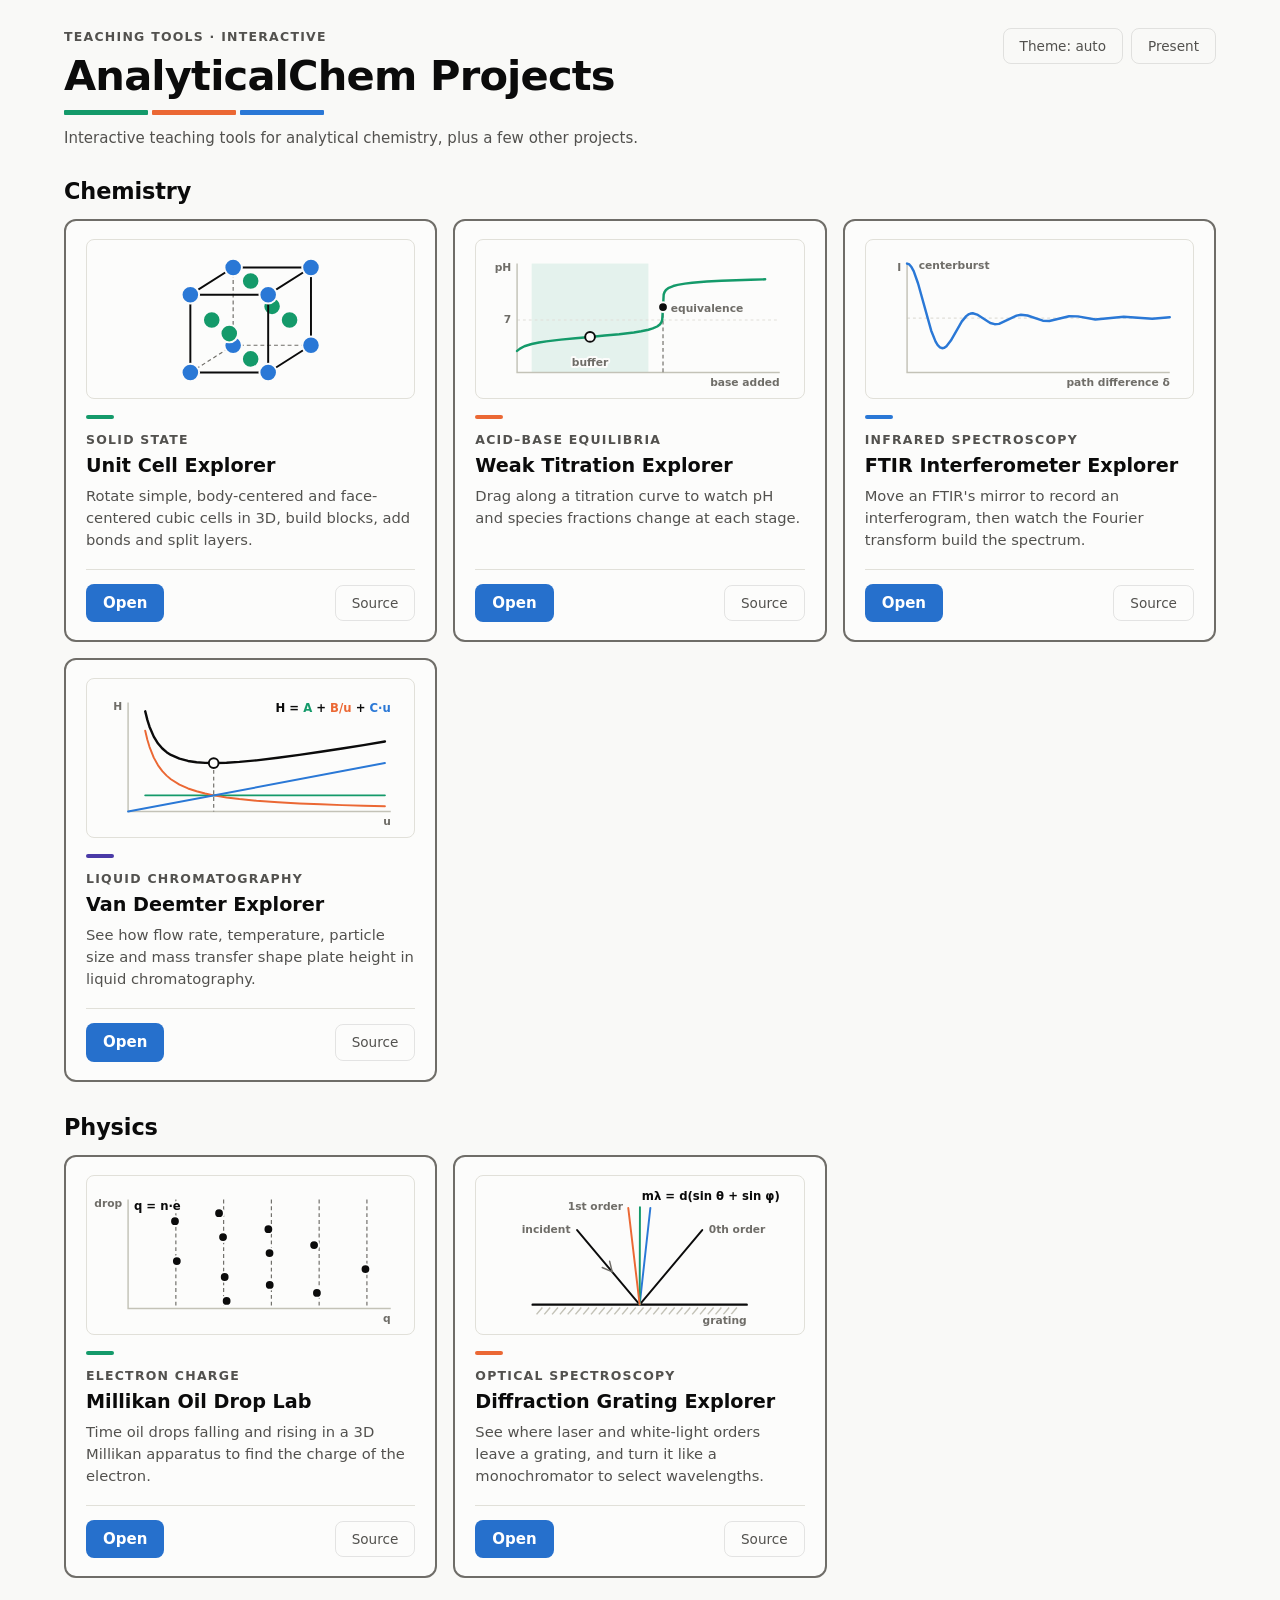
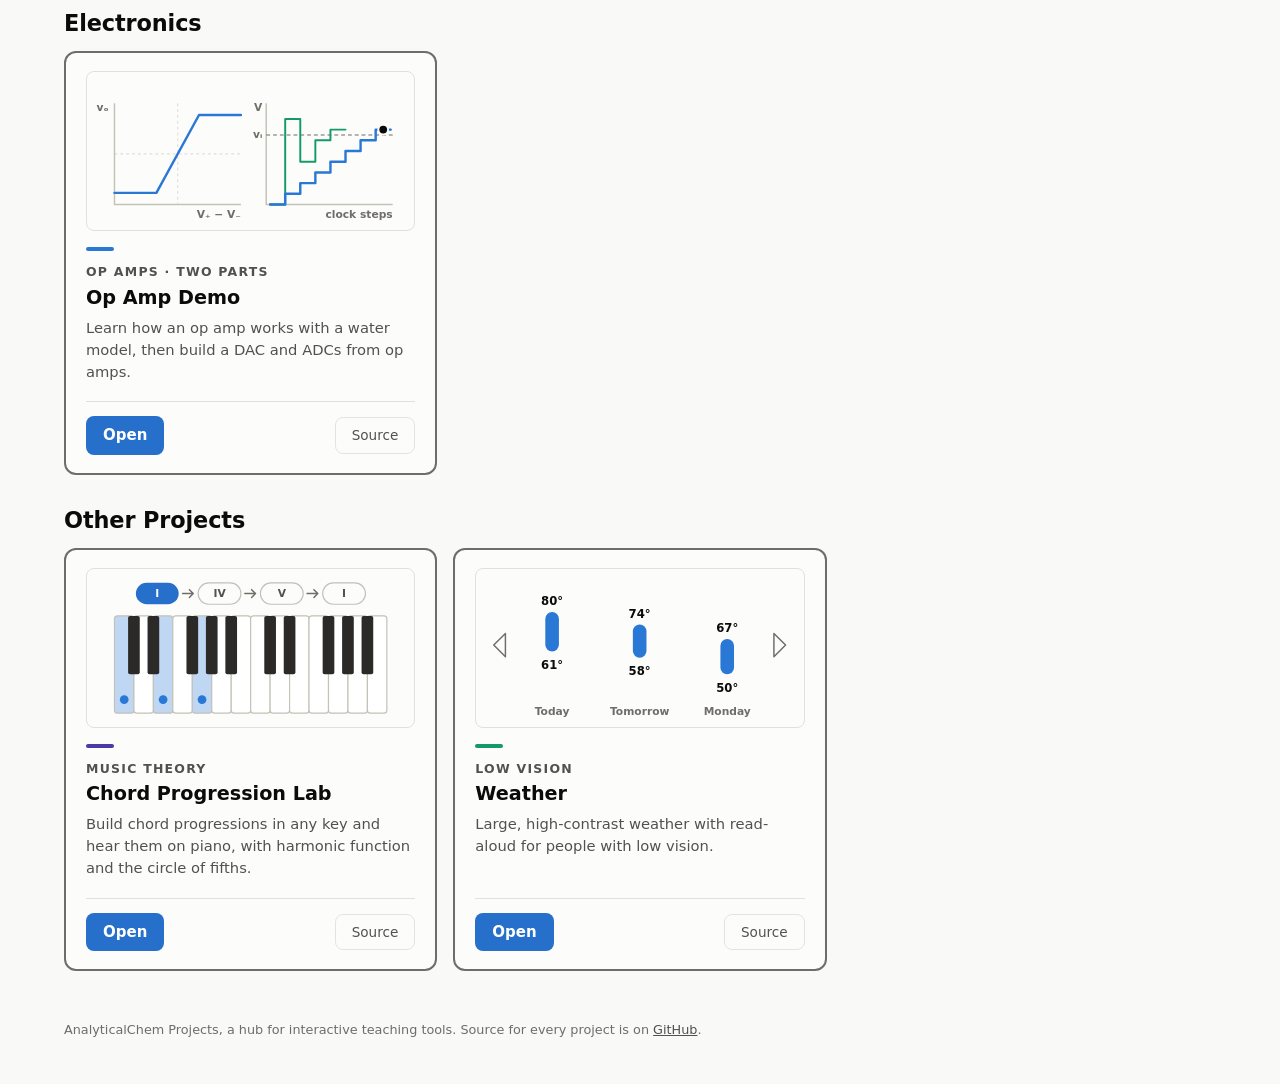
==== commit 0acfeae3: "Add Unit Cell Explorer to link page First card under Chemistry, with an FCC unit-cell graphic.  Co-A" ====
--- a/index.html
+++ b/index.html
@@ -265,6 +265,8 @@
     /* Marker radius comes from --chart-marker, applied in script (refreshArt). */
     .art .dot { fill: var(--text-primary); stroke: var(--surface); stroke-width: 2; }
     .art .ring { fill: var(--surface); stroke: var(--text-primary); stroke-width: 2; }
+    /* Atoms in the unit-cell graphic: fill from .ta/.tc, a surface ring separates overlaps. */
+    .art .atom { stroke: var(--surface); stroke-width: 2; }
 
     .art .wkey { fill: var(--key-white); stroke: var(--axis); stroke-width: calc(var(--chart-line) * 0.6); }
     .art .wkey.on { fill: color-mix(in srgb, var(--series-c) 30%, var(--key-white)); }
@@ -390,6 +392,15 @@
       // "topic" is the small line above each title.
       // "art" picks a graphic from the ART list further down (leave it out for none).
       var links = [
+        {
+          group: "Chemistry",
+          art: "unitcell",
+          topic: "Solid State",
+          title: "Unit Cell Explorer",
+          url: "https://analyticalchem.github.io/unit-cell-explorer/",
+          source: "https://github.com/analyticalchem/unit-cell-explorer",
+          desc: "Rotate simple, body-centered and face-centered cubic cells in 3D, build blocks, add bonds and split layers."
+        },
         {
           group: "Chemistry",
           art: "titration",
@@ -471,6 +482,29 @@
       // marker and text sizes come from the CSS tokens, so they follow the theme and
       // presentation mode.
       var ART = {
+        // Face-centered cubic cell in oblique view (front face 80 wide, depth +44/−28): hidden
+        // edges dashed, corner atoms blue and face-centre atoms green as in the explorer,
+        // drawn back to front.
+        unitcell:
+          '<svg viewBox="0 0 320 146">' +
+            '<path class="guide" d="M142 100H222M142 100V20M98 128L142 100"/>' +
+            '<circle class="atom tc" cx="142" cy="100" r="9"/>' +
+            '<circle class="atom ta" cx="182" cy="60" r="9"/>' +
+            '<circle class="atom ta" cx="120" cy="74" r="9"/>' +
+            '<circle class="atom ta" cx="160" cy="114" r="9"/>' +
+            '<path class="curve thin total" d="M98 128H178V48H98ZM98 48L142 20H222L178 48M222 20V100L178 128"/>' +
+            '<circle class="atom tc" cx="142" cy="20" r="9"/>' +
+            '<circle class="atom tc" cx="222" cy="100" r="9"/>' +
+            '<circle class="atom tc" cx="222" cy="20" r="9"/>' +
+            '<circle class="atom ta" cx="200" cy="74" r="9"/>' +
+            '<circle class="atom ta" cx="160" cy="34" r="9"/>' +
+            '<circle class="atom tc" cx="98" cy="128" r="9"/>' +
+            '<circle class="atom tc" cx="178" cy="128" r="9"/>' +
+            '<circle class="atom tc" cx="98" cy="48" r="9"/>' +
+            '<circle class="atom tc" cx="178" cy="48" r="9"/>' +
+            '<circle class="atom ta" cx="138" cy="88" r="9"/>' +
+          '</svg>',
+
         // Weak acid (Ka 1.8e-5) titrated with strong base: buffer region shaded,
         // ring at the half-equivalence point (pH = pKa), dot at the equivalence point.
         titration:
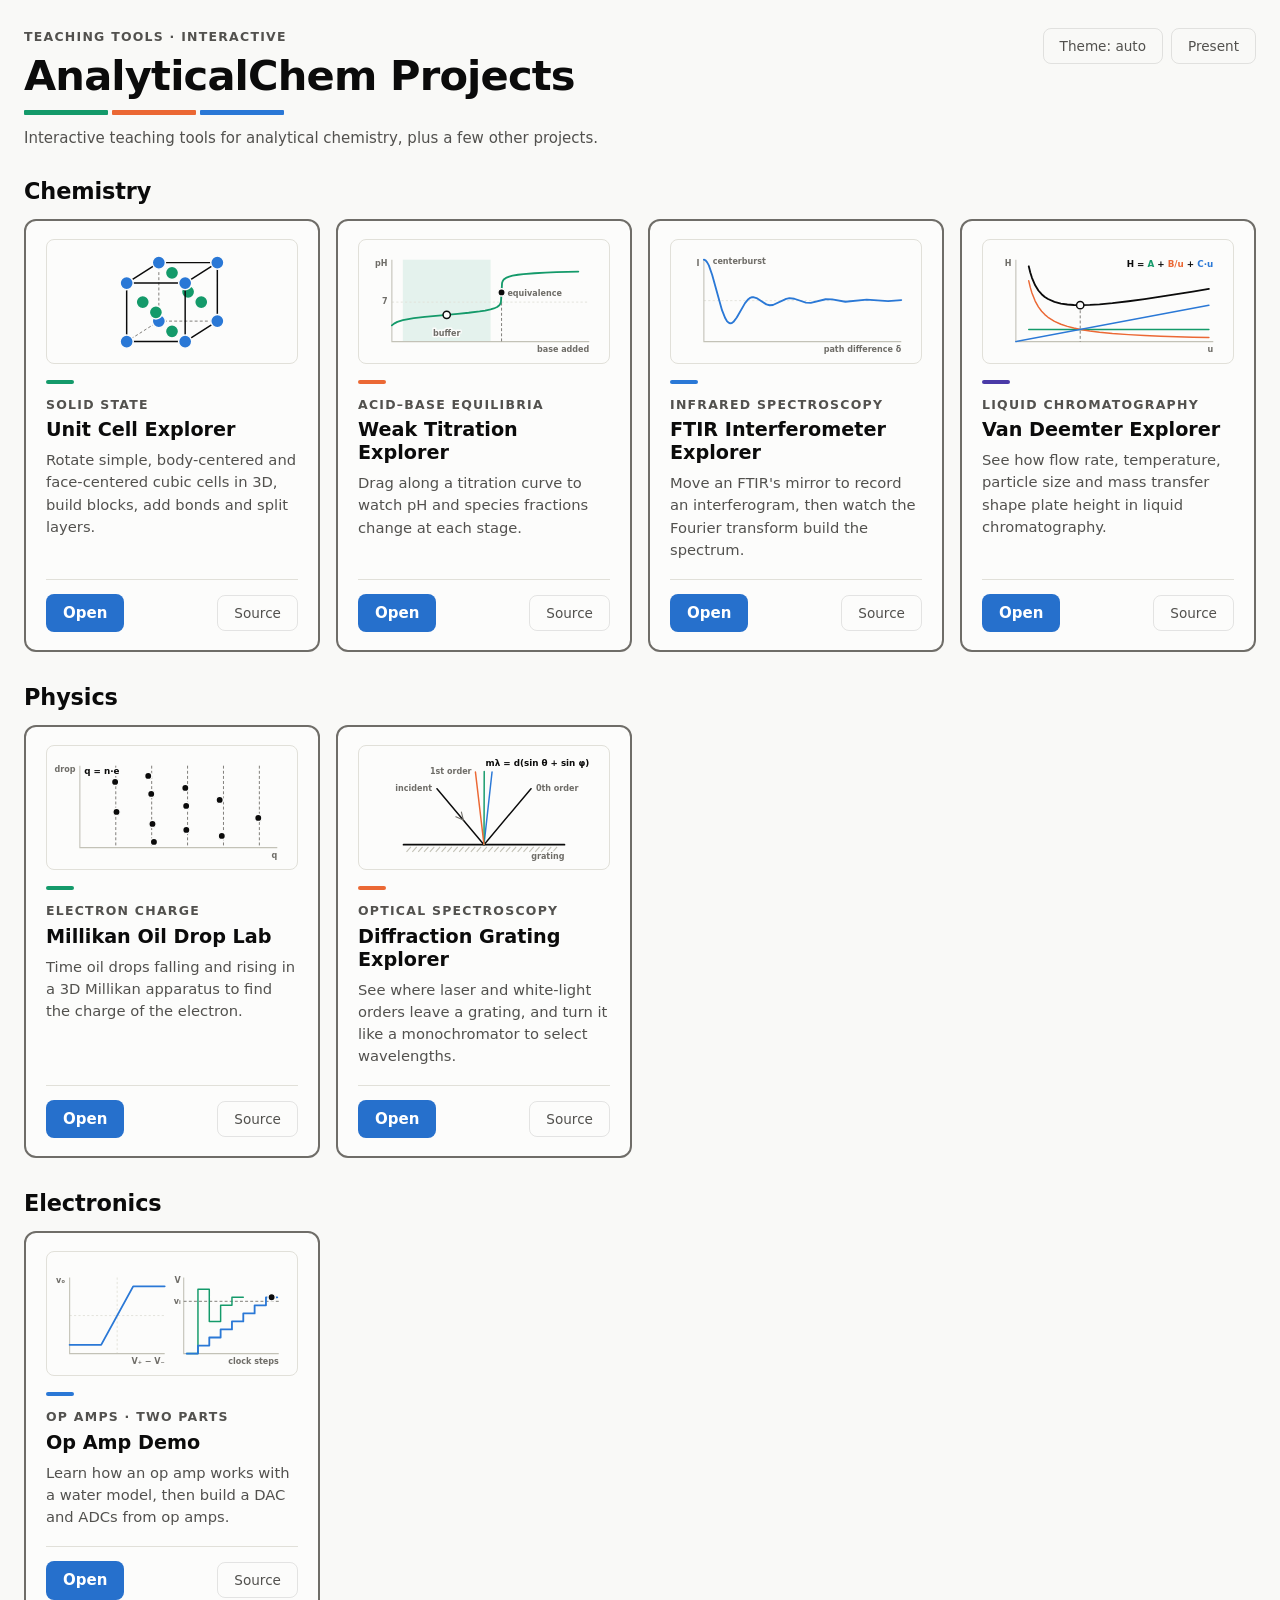
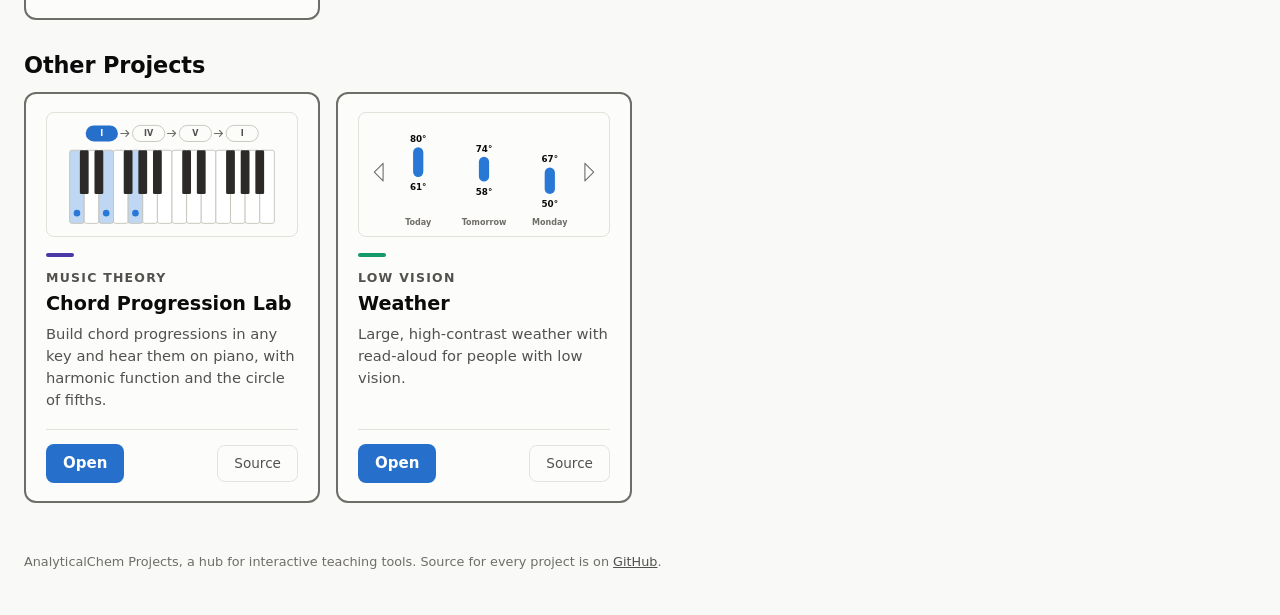
==== commit e0773903: "Bring the link page up to the current web-style guide - Fills the window: no 1200 px cap on header, " ====
--- a/index.html
+++ b/index.html
@@ -107,6 +107,10 @@
     *, *::before, *::after { box-sizing: border-box; }
 
     html { -webkit-text-size-adjust: 100%; }
+    /* Large screens: the root steps up so text keeps pace with the wider card grid. Both need a minimum
+       height, so a wide but short window keeps the normal size. */
+    @media (min-width: 1600px) and (min-height: 900px) { html { font-size: 112.5%; } }
+    @media (min-width: 2200px) and (min-height: 1200px) { html { font-size: 125%; } }
 
     body {
       margin: 0;
@@ -152,8 +156,9 @@
 
     /* ---------- Header ---------- */
 
+    /* The page fills the window; only the lede keeps a reading measure. */
     .site-header, main, .site-footer {
-      max-width: 1200px;
+      width: 100%;
       margin: 0 auto;
       padding-left: 24px;
       padding-right: 24px;
@@ -308,7 +313,7 @@
     @media (min-width: 900px) {
       html[data-present] { font-size: 125%; }
       html[data-present] body { font-size: 1rem; }
-      html[data-present] .site-header, html[data-present] main { max-width: none; padding-left: 32px; padding-right: 32px; }
+      html[data-present] .site-header, html[data-present] main { padding-left: 32px; padding-right: 32px; }
       html[data-present] main { gap: 20px; }
       html[data-present] h1 { font-size: 2.8rem; }
       html[data-present] h2, html[data-present] .notes summary { font-size: 1.5rem; }
@@ -319,7 +324,7 @@
       html[data-present] input[type="range"] { height: 36px; }
       html[data-present] .check input, html[data-present] .control .toggle input { width: 24px; height: 24px; }
       html[data-present] .btn { padding: 12px 24px; }
-      html[data-present] .visual { height: calc(var(--h) * 1.5); }
+      html[data-present] .visual { height: min(calc(var(--h) * 1.5), 80vh); }
       html[data-present] .tooltip { font-size: 1rem; min-width: 220px; }
       html[data-present] :is(a, button, input, select, summary, [tabindex]):focus-visible { outline-width: 3px; outline-offset: 3px; }
 
@@ -336,14 +341,14 @@
       html[data-present]:not([data-theme="light"]) {
         --text-secondary: #d6d5cb; --text-muted: #b3b1a7; --axis: #8a8880; --grid: #3a3a37;
         --series-a: #22b07f; --series-b: #e8672f; --series-c: #4a93ec; --series-d: #a89ff0;
-        --critical-text: #f28b85; --success-text: #3dbb3d;
+        --critical-text: #f28b85; --success-text: #40bf40;
       }
     }
     @media (min-width: 900px) {
       html[data-present][data-theme="dark"] {
         --text-secondary: #d6d5cb; --text-muted: #b3b1a7; --axis: #8a8880; --grid: #3a3a37;
         --series-a: #22b07f; --series-b: #e8672f; --series-c: #4a93ec; --series-d: #a89ff0;
-        --critical-text: #f28b85; --success-text: #3dbb3d;
+        --critical-text: #f28b85; --success-text: #40bf40;
       }
     }
   </style>
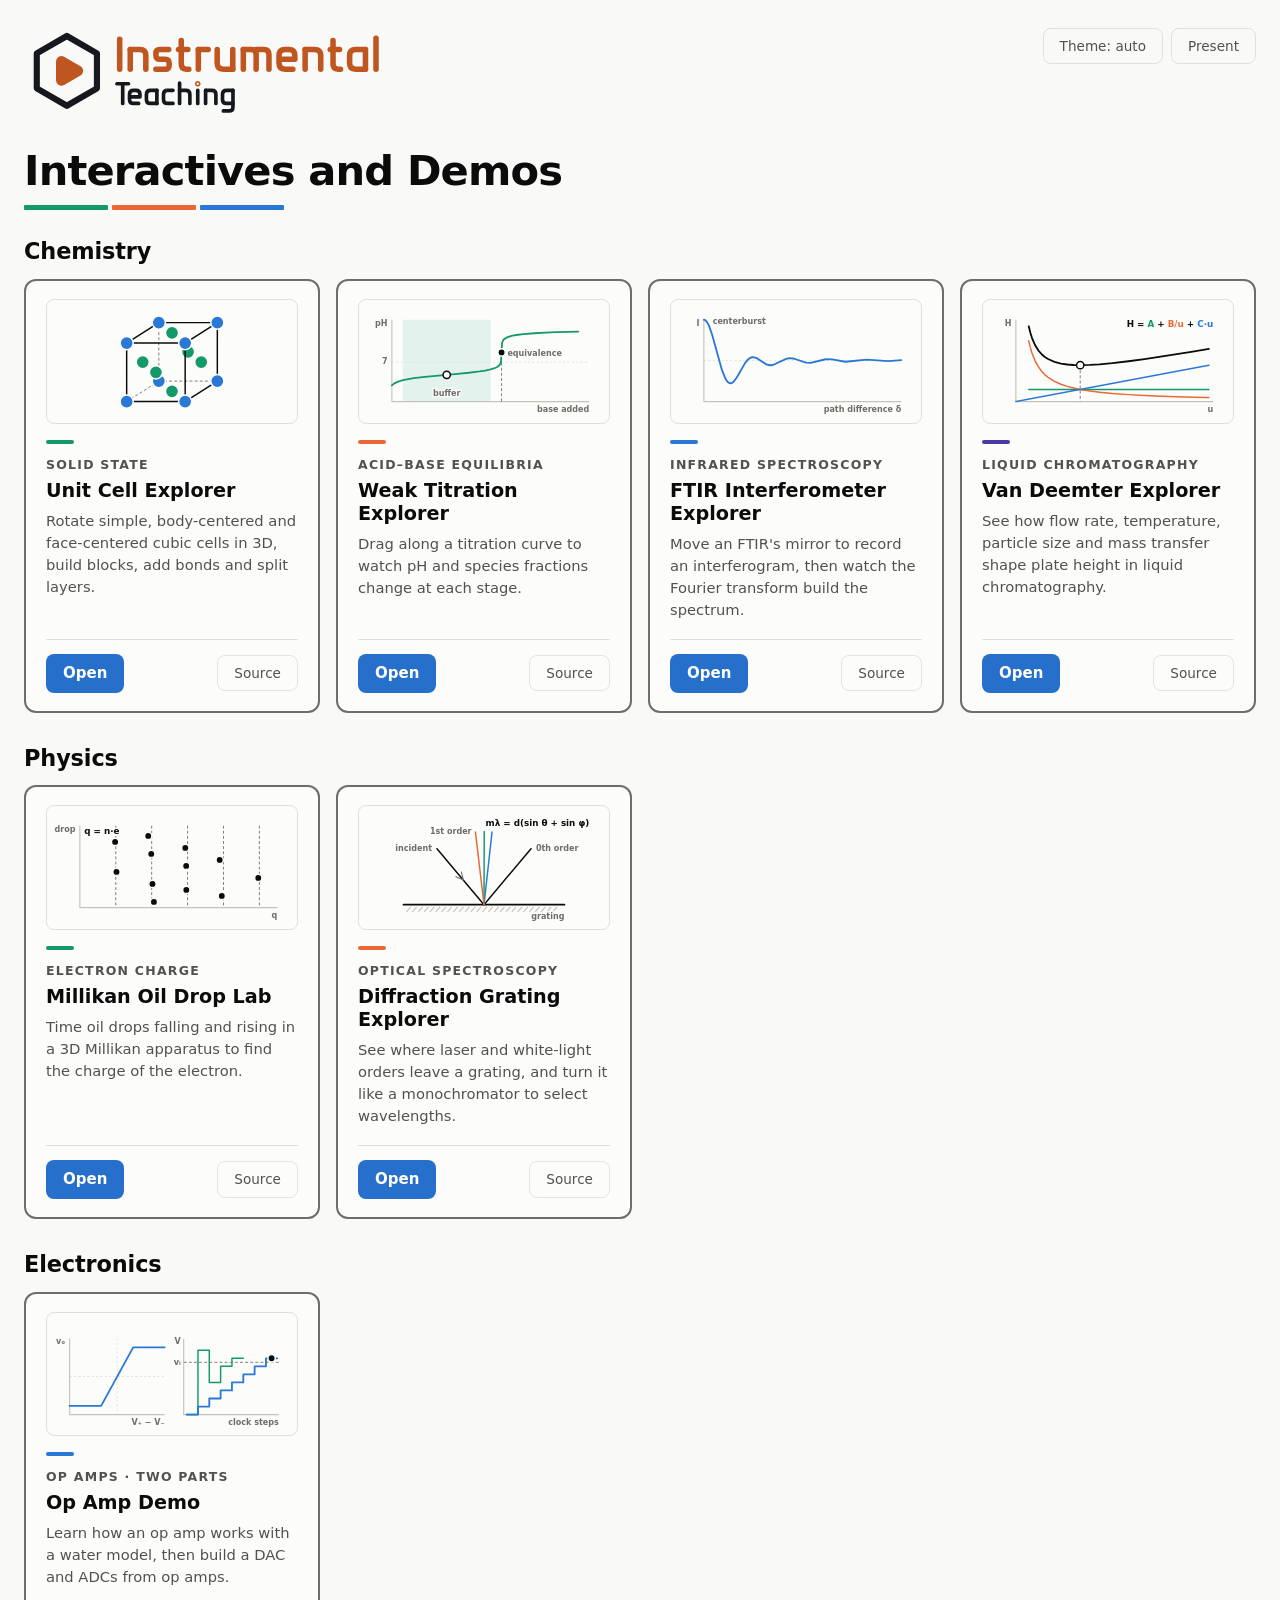
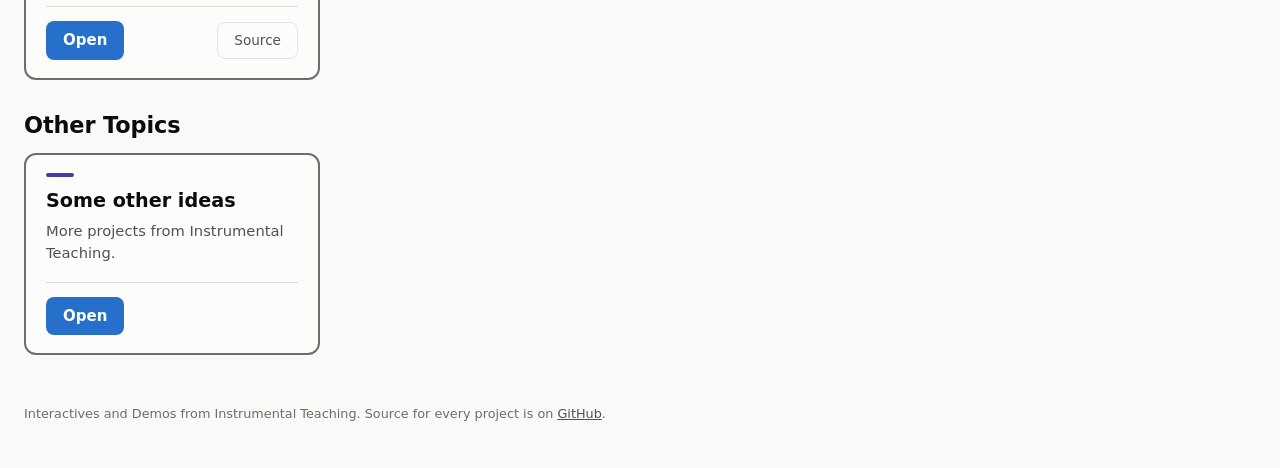
==== commit d8ef91d2: "Rebrand the hub as Interactives and Demos, add an Other Topics page - Main page: Instrumental Teachi" ====
--- a/index.html
+++ b/index.html
@@ -3,355 +3,13 @@
 <head>
   <meta charset="utf-8">
   <meta name="viewport" content="width=device-width, initial-scale=1">
-  <title>AnalyticalChem Projects</title>
-  <meta name="description" content="Open any of AnalyticalChem's interactive chemistry teaching tools and other projects.">
-  <link rel="icon" href="data:image/svg+xml,%3Csvg%20xmlns='http://www.w3.org/2000/svg'%20viewBox='0%200%2032%2032'%3E%3Crect%20x='2'%20y='13'%20width='8'%20height='6'%20rx='1'%20fill='%23149a6a'/%3E%3Crect%20x='12'%20y='13'%20width='8'%20height='6'%20rx='1'%20fill='%23eb6834'/%3E%3Crect%20x='22'%20y='13'%20width='8'%20height='6'%20rx='1'%20fill='%232a78d6'/%3E%3C/svg%3E">
-  <style>
-    /* ---------- Tokens ---------- */
-
-    :root {
-      color-scheme: light;
-      --page: #f9f9f7;
-      --surface: #fcfcfb;
-      --surface-2: #f3f2ee;
-      --text-primary: #0b0b0b;
-      --text-secondary: #52514e;
-      --text-muted: #6f6d68;
-      --grid: #e1e0d9;
-      --axis: #c3c2b7;
-      --border: rgba(11, 11, 11, 0.10);
-      --border-strong: var(--text-muted);      /* boundaries that identify a control (3:1) */
-      --accent: #2670cc;                       /* white text 4.9:1 */
-      --accent-ink: #ffffff;
-
-      --series-a: #149a6a;                     /* 3.5:1 on surface */
-      --series-b: #eb6834;                     /* 3.1:1 */
-      --series-c: #2a78d6;                     /* 4.3:1 */
-      --series-d: #4a3aa7;                     /* 8.3:1 */
-
-      --status-good: #0ca30c;
-      --status-warning: #fab219;               /* graphics only, never text */
-      --status-critical: #d03b3b;
-      --success-text: #006300;
-      --critical-text: #d03b3b;
-
-      --chart-font-small: 11px;                /* drawn text and line sizes */
-      --chart-font: 12px;
-      --chart-line: 2px;
-      --chart-line-total: 2.5px;
-      --chart-marker: 5px;
-      --chart-halo: 4px;
-
-      --radius: 12px;
-      --font: system-ui, -apple-system, "Segoe UI", sans-serif;
-
-      /* Card-graphic keyboard (decorative, aria-hidden) */
-      --key-white: #ffffff;
-      --key-black: #2b2a28;
-    }
-
-    @media (prefers-color-scheme: dark) {
-      :root:not([data-theme="light"]) {
-        color-scheme: dark;
-        --page: #0d0d0d;
-        --surface: #1a1a19;
-        --surface-2: #232321;
-        --text-primary: #ffffff;
-        --text-secondary: #c3c2b7;
-        --text-muted: #9a988f;
-        --grid: #2c2c2a;
-        --axis: #45443f;
-        --border: rgba(255, 255, 255, 0.10);
-        --accent: #3987e5;
-        --accent-ink: #0b0b0b;                 /* dark ink on the brighter accent: 5.4:1 */
-        --series-a: #199e70;
-        --series-b: #d95926;
-        --series-c: #3987e5;
-        --series-d: #9085e9;
-        --success-text: #0ca30c;
-        --critical-text: #ef6a63;
-        --key-white: #4a4944;
-        --key-black: #0d0d0d;
-      }
-    }
-
-    :root[data-theme="dark"] {
-      color-scheme: dark;
-      --page: #0d0d0d;
-      --surface: #1a1a19;
-      --surface-2: #232321;
-      --text-primary: #ffffff;
-      --text-secondary: #c3c2b7;
-      --text-muted: #9a988f;
-      --grid: #2c2c2a;
-      --axis: #45443f;
-      --border: rgba(255, 255, 255, 0.10);
-      --accent: #3987e5;
-      --accent-ink: #0b0b0b;
-      --series-a: #199e70;
-      --series-b: #d95926;
-      --series-c: #3987e5;
-      --series-d: #9085e9;
-      --success-text: #0ca30c;
-      --critical-text: #ef6a63;
-      --key-white: #4a4944;
-      --key-black: #0d0d0d;
-    }
-
-    /* ---------- Series keys ---------- */
-
-    .key { display: block; width: 28px; height: 4px; border-radius: 2px; background: var(--key); }
-
-    /* ---------- Base ---------- */
-
-    *, *::before, *::after { box-sizing: border-box; }
-
-    html { -webkit-text-size-adjust: 100%; }
-    /* Large screens: the root steps up so text keeps pace with the wider card grid. Both need a minimum
-       height, so a wide but short window keeps the normal size. */
-    @media (min-width: 1600px) and (min-height: 900px) { html { font-size: 112.5%; } }
-    @media (min-width: 2200px) and (min-height: 1200px) { html { font-size: 125%; } }
-
-    body {
-      margin: 0;
-      background: var(--page);
-      color: var(--text-primary);
-      font-family: var(--font);
-      font-size: 0.9375rem;
-      line-height: 1.5;
-    }
-
-    h1, h2, h3 { line-height: 1.2; margin: 0; }
-    h1 { font-size: 2.6rem; font-weight: 750; letter-spacing: -0.02em; line-height: 1.1; }
-    h2 { font-size: 1.4rem; font-weight: 700; letter-spacing: -0.005em; }
-    h3 { font-size: 1.2rem; font-weight: 650; }
-
-    :is(a, button, input, select, summary, [tabindex]):focus-visible { outline: 2px solid var(--accent); outline-offset: 2px; }
-
-    .visually-hidden {
-      position: absolute; width: 1px; height: 1px; margin: -1px; padding: 0;
-      overflow: hidden; clip: rect(0 0 0 0); clip-path: inset(50%); white-space: nowrap; border: 0;
-    }
-    .skip-link {
-      position: absolute; left: 16px; top: -100px; padding: 8px 12px;
-      background: var(--accent); color: var(--accent-ink); border-radius: 8px; font-weight: 600;
-    }
-    .skip-link:focus { top: 16px; z-index: 10; outline: 2px solid var(--text-primary); outline-offset: 2px; }
-
-    .btn {
-      display: inline-block;
-      padding: 7px 16px;
-      border: 1px solid var(--border);
-      border-radius: 8px;
-      background: var(--surface-2);
-      color: var(--text-primary);
-      font: inherit;
-      font-weight: 600;
-      text-decoration: none;
-      cursor: pointer;
-    }
-    .btn:hover { filter: brightness(0.97); }
-    .btn.primary { background: var(--accent); color: var(--accent-ink); border-color: transparent; }
-    .btn.ghost { background: transparent; font-weight: 500; font-size: 0.85rem; color: var(--text-secondary); white-space: nowrap; }
-
-    /* ---------- Header ---------- */
-
-    /* The page fills the window; only the lede keeps a reading measure. */
-    .site-header, main, .site-footer {
-      width: 100%;
-      margin: 0 auto;
-      padding-left: 24px;
-      padding-right: 24px;
-    }
-
-    .site-header { padding-top: 28px; padding-bottom: 28px; }
-
-    .title-row {
-      display: flex;
-      flex-wrap: wrap;
-      justify-content: space-between;
-      align-items: flex-start;
-      gap: 16px;
-    }
-    /* The 320px basis lets the buttons drop below the title on a phone instead of squeezing it. */
-    .title-row > div:first-child { flex: 1 1 320px; min-width: 0; }
-    .header-actions { display: flex; flex-wrap: wrap; gap: 8px; }
-
-    .eyebrow {
-      margin: 0 0 6px;
-      font-size: 0.78rem;
-      font-weight: 600;
-      letter-spacing: 0.1em;
-      text-transform: uppercase;
-      color: var(--text-secondary);
-    }
-
-    .title-rule { display: flex; gap: 4px; width: 260px; max-width: 100%; margin-top: 12px; }
-    .title-rule span { flex: 1; height: 5px; border-radius: 1px; background: var(--series-a); }
-    .title-rule span:nth-child(2) { background: var(--series-b); }
-    .title-rule span:nth-child(3) { background: var(--series-c); }
-
-    .lede { margin: 12px 0 0; color: var(--text-secondary); max-width: 62ch; }
-
-    /* ---------- Cards ---------- */
-
-    main { display: grid; gap: 32px; }
-
-    .group h2 { margin-bottom: 14px; }
-
-    .grid {
-      display: grid;
-      grid-template-columns: repeat(auto-fill, minmax(280px, 1fr));
-      gap: 16px;
-    }
-
-    .card {
-      position: relative;
-      display: flex;
-      flex-direction: column;
-      min-width: 0;
-      padding: 18px 20px;
-      background: var(--surface);
-      border: 2px solid var(--text-muted);
-      border-radius: var(--radius);
-      transition: border-color 0.15s, transform 0.15s;
-    }
-    .card:hover { border-color: var(--accent); transform: translateY(-2px); }
-
-    .card .key { margin-bottom: 12px; }
-    .card .eyebrow { margin-bottom: 4px; }
-
-    .card h3 a { color: inherit; text-decoration: none; }
-    /* Stretch the title link over the whole card, so any click opens the project. */
-    .card h3 a::after { content: ""; position: absolute; inset: 0; border-radius: var(--radius); }
-
-    .card .desc { flex: 1; margin: 8px 0 18px; color: var(--text-secondary); font-size: 0.92rem; }
-
-    .card-actions {
-      display: flex;
-      justify-content: space-between;
-      align-items: center;
-      gap: 12px;
-      padding-top: 14px;
-      border-top: 1px solid var(--grid);
-    }
-    /* Keeps the Source link clickable above the stretched title link. */
-    .card-actions a { position: relative; z-index: 1; }
-
-    /* ---------- Visuals (card graphics, decorative) ---------- */
-
-    .art {
-      margin-bottom: 16px;
-      padding: 8px;
-      background: var(--surface);
-      border: 1px solid var(--grid);
-      border-radius: 8px;
-    }
-    /* overflow: visible keeps descenders on bottom-edge labels from being clipped. */
-    .art svg { display: block; width: 100%; height: auto; overflow: visible; }
-
-    .art .axis { fill: none; stroke: var(--axis); stroke-width: calc(var(--chart-line) * 0.75); }
-    .art .neutral { stroke: var(--grid); stroke-width: calc(var(--chart-line) * 0.6); stroke-dasharray: 3 3; }
-    .art .guide { stroke: var(--text-muted); stroke-width: calc(var(--chart-line) * 0.6); stroke-dasharray: 4 3; }
-    /* Halo; the paint-order attribute that puts it behind the letters is set in script. */
-    .art .label, .art .formula { stroke: var(--surface); stroke-width: var(--chart-halo); stroke-linejoin: round; }
-    .art .label { fill: var(--text-muted); font: 600 var(--chart-font-small) var(--font); }
-    .art .formula { fill: var(--text-primary); font: 700 var(--chart-font) var(--font); }
-    .art .curve { fill: none; stroke-width: var(--chart-line-total); stroke-linecap: round; stroke-linejoin: round; }
-    .art .curve.thin { stroke-width: var(--chart-line); }
-    .art .a { stroke: var(--series-a); }
-    .art .b { stroke: var(--series-b); }
-    .art .c { stroke: var(--series-c); }
-    .art .ta { fill: var(--series-a); }
-    .art .tb { fill: var(--series-b); }
-    .art .tc { fill: var(--series-c); }
-    .art .total { stroke: var(--text-primary); }
-    .art .buffer { fill: var(--series-a); opacity: 0.1; }
-    /* Marker radius comes from --chart-marker, applied in script (refreshArt). */
-    .art .dot { fill: var(--text-primary); stroke: var(--surface); stroke-width: 2; }
-    .art .ring { fill: var(--surface); stroke: var(--text-primary); stroke-width: 2; }
-    /* Atoms in the unit-cell graphic: fill from .ta/.tc, a surface ring separates overlaps. */
-    .art .atom { stroke: var(--surface); stroke-width: 2; }
-
-    .art .wkey { fill: var(--key-white); stroke: var(--axis); stroke-width: calc(var(--chart-line) * 0.6); }
-    .art .wkey.on { fill: color-mix(in srgb, var(--series-c) 30%, var(--key-white)); }
-    .art .bkey { fill: var(--key-black); }
-    .art .pill { fill: var(--surface); stroke: var(--axis); stroke-width: calc(var(--chart-line) * 0.6); }
-    .art .pill.on { fill: var(--accent); stroke: none; }
-    .art .pill-text { fill: var(--text-secondary); font: 700 var(--chart-font-small) var(--font); text-anchor: middle; dominant-baseline: central; }
-    .art .pill-text.on { fill: var(--accent-ink); }
-    .art .arrow { fill: none; stroke: var(--text-muted); stroke-width: calc(var(--chart-line) * 0.75); stroke-linecap: round; stroke-linejoin: round; }
-
-    /* ---------- Notes and footer ---------- */
-
-    .site-footer { padding-top: 36px; padding-bottom: 32px; font-size: 0.8rem; color: var(--text-muted); }
-    .site-footer a { color: var(--text-secondary); }
-
-    /* ---------- Responsive ---------- */
-
-    @media (max-width: 560px) {
-      .site-header, main, .site-footer { padding-left: 16px; padding-right: 16px; }
-      h1 { font-size: 2rem; }
-      .title-rule { width: 200px; }
-      .card { padding: 14px; }
-    }
-
-    /* ---------- Reduced motion ---------- */
-
-    @media (prefers-reduced-motion: reduce) {
-      .card { transition: none; }
-      .card:hover { transform: none; }
-    }
-
-    /* ---------- Presentation mode ---------- */
-
-    html[data-present] .eyebrow, html[data-present] .lede, html[data-present] .hint,
-    html[data-present] .notes, html[data-present] .site-footer { display: none; }
-    .present-hint { display: none; }
-    html[data-present] .present-hint { display: block; margin: 12px 0 0; color: var(--text-secondary); }
-
-    @media (min-width: 900px) {
-      html[data-present] { font-size: 125%; }
-      html[data-present] body { font-size: 1rem; }
-      html[data-present] .site-header, html[data-present] main { padding-left: 32px; padding-right: 32px; }
-      html[data-present] main { gap: 20px; }
-      html[data-present] h1 { font-size: 2.8rem; }
-      html[data-present] h2, html[data-present] .notes summary { font-size: 1.5rem; }
-      html[data-present] .pill-sym { font-size: 1.5rem; }
-      html[data-present] .legend, html[data-present] .live, html[data-present] .control-sub,
-      html[data-present] .tile-sub, html[data-present] .card-sub { font-size: 1.05rem; }
-      html[data-present] .chip { padding: 6px 16px; font-size: 1rem; }
-      html[data-present] input[type="range"] { height: 36px; }
-      html[data-present] .check input, html[data-present] .control .toggle input { width: 24px; height: 24px; }
-      html[data-present] .btn { padding: 12px 24px; }
-      html[data-present] .visual { height: min(calc(var(--h) * 1.5), 80vh); }
-      html[data-present] .tooltip { font-size: 1rem; min-width: 220px; }
-      html[data-present] :is(a, button, input, select, summary, [tabindex]):focus-visible { outline-width: 3px; outline-offset: 3px; }
-
-      html[data-present] {
-        --chart-font-small: 15px; --chart-font: 16px; --chart-line: 3px; --chart-line-total: 3.5px;
-        --chart-marker: 7px; --chart-halo: 5px;
-        --text-secondary: #3a3936; --text-muted: #55534f; --axis: #7f7d76; --grid: #cfcdc4;
-        --series-a: #0c8259; --series-b: #bf4a1d; --series-c: #1f66c4;
-        --critical-text: #a52a2a;
-      }
-    }
-
-    @media (min-width: 900px) and (prefers-color-scheme: dark) {
-      html[data-present]:not([data-theme="light"]) {
-        --text-secondary: #d6d5cb; --text-muted: #b3b1a7; --axis: #8a8880; --grid: #3a3a37;
-        --series-a: #22b07f; --series-b: #e8672f; --series-c: #4a93ec; --series-d: #a89ff0;
-        --critical-text: #f28b85; --success-text: #40bf40;
-      }
-    }
-    @media (min-width: 900px) {
-      html[data-present][data-theme="dark"] {
-        --text-secondary: #d6d5cb; --text-muted: #b3b1a7; --axis: #8a8880; --grid: #3a3a37;
-        --series-a: #22b07f; --series-b: #e8672f; --series-c: #4a93ec; --series-d: #a89ff0;
-        --critical-text: #f28b85; --success-text: #40bf40;
-      }
-    }
-  </style>
+  <title>Interactives and Demos</title>
+  <meta name="description" content="Open any of Instrumental Teaching's interactives and demos.">
+  <link rel="icon" type="image/png" sizes="32x32" href="img/brand/instrumental-teaching-app-icon-32px.png">
+  <link rel="icon" type="image/svg+xml" href="data:image/svg+xml,%3Csvg%20xmlns%3D%22http%3A%2F%2Fwww.w3.org%2F2000%2Fsvg%22%20viewBox%3D%220%200%20120%20120%22%20width%3D%22240%22%20height%3D%22240%22%3E%3Cdefs%3E%3CclipPath%20id%3D%22A1k%22%3E%3Cpath%20d%3D%22M56.23%2040.5%20A7.4879999999999995%207.4879999999999995%200%200%200%2045%2046.99%20L45%2073.01%20A7.4879999999999995%207.4879999999999995%200%200%200%2056.23%2079.5%20L78.77%2066.48%20A7.4879999999999995%207.4879999999999995%200%200%200%2078.77%2053.52%20Z%22%2F%3E%3C%2FclipPath%3E%3C%2Fdefs%3E%3Crect%20width%3D%22120%22%20height%3D%22120%22%20rx%3D%2227%22%20fill%3D%22%231a1a19%22%2F%3E%3Cg%20transform%3D%22translate(21.52%2021.52)%20scale(0.74)%22%3E%3Cg%20transform%3D%22translate(-8%20-8)%20scale(1)%22%3E%3Cpath%20d%3D%22M60%2012%20L101.57%2036%20L101.57%2084%20L60%20108%20L18.43%2084%20L18.43%2036%20Z%22%20fill%3D%22none%22%20stroke%3D%22%23ffffff%22%20stroke-width%3D%228.5%22%20stroke-linecap%3D%22round%22%20stroke-linejoin%3D%22round%22%2F%3E%3Cpath%20d%3D%22M56.23%2040.5%20A7.4879999999999995%207.4879999999999995%200%200%200%2045%2046.99%20L45%2073.01%20A7.4879999999999995%207.4879999999999995%200%200%200%2056.23%2079.5%20L78.77%2066.48%20A7.4879999999999995%207.4879999999999995%200%200%200%2078.77%2053.52%20Z%22%20fill%3D%22%23e8672f%22%2F%3E%3C%2Fg%3E%3C%2Fg%3E%3C%2Fsvg%3E">
+  <link rel="apple-touch-icon" href="img/brand/instrumental-teaching-app-icon-180px.png">
+  <!-- ?v= tags: change all of them, in index.html and other-topics/index.html, to a new value with every release so browsers fetch the new files. -->
+  <link rel="stylesheet" href="css/styles.css?v=20261124-1">
   <script>
     // Apply a saved theme before the page draws, so it doesn't flash.
     (function () {
@@ -362,15 +20,17 @@
     })();
   </script>
 </head>
-<body>
+<body data-page="main">
   <a class="skip-link" href="#main">Skip to content</a>
   <header class="site-header">
     <div class="title-row">
       <div>
-        <p class="eyebrow">Teaching Tools · Interactive</p>
-        <h1>AnalyticalChem Projects</h1>
+        <div class="brand">
+          <img class="brand-light" src="img/brand/instrumental-teaching-logo.svg" alt="Instrumental Teaching" width="360" height="90">
+          <img class="brand-dark" src="img/brand/instrumental-teaching-logo-dark.svg" alt="Instrumental Teaching" width="360" height="90">
+        </div>
+        <h1>Interactives and Demos</h1>
         <div class="title-rule" aria-hidden="true"><span></span><span></span><span></span></div>
-        <p class="lede">Interactive teaching tools for analytical chemistry, plus a few other projects.</p>
         <p class="present-hint">Alt + Shift + P toggles · Esc exits</p>
       </div>
       <div class="header-actions">
@@ -380,433 +40,31 @@
     </div>
   </header>
 
-  <main id="main"></main>
+  <!-- js/hub.js adds the Chemistry, Physics and Electronics sections above this one. -->
+  <main id="main">
+    <section class="group" aria-labelledby="other-title">
+      <h2 id="other-title">Other Topics</h2>
+      <div class="grid">
+        <article class="card">
+          <span class="key" style="--key: var(--series-d)" aria-hidden="true"></span>
+          <h3><a href="other-topics/">Some other ideas</a></h3>
+          <p class="desc">More projects from Instrumental Teaching.</p>
+          <div class="card-actions">
+            <span class="btn primary" aria-hidden="true">Open</span>
+          </div>
+        </article>
+      </div>
+    </section>
+  </main>
 
   <footer class="site-footer">
-    <p>AnalyticalChem Projects, a hub for interactive teaching tools. Source for every project is on <a href="https://github.com/analyticalchem">GitHub</a>.</p>
+    <p>Interactives and Demos from Instrumental Teaching. Source for every project is on <a href="https://github.com/analyticalchem">GitHub</a>.</p>
   </footer>
 
   <p id="present-status" class="visually-hidden" role="status"></p>
 
-  <script>
-    (function () {
-      'use strict';
-
-      // ── Edit this list to add, remove, or regroup links ──
-      // Groups appear in the order they first show up here.
-      // "topic" is the small line above each title.
-      // "art" picks a graphic from the ART list further down (leave it out for none).
-      var links = [
-        {
-          group: "Chemistry",
-          art: "unitcell",
-          topic: "Solid State",
-          title: "Unit Cell Explorer",
-          url: "https://analyticalchem.github.io/unit-cell-explorer/",
-          source: "https://github.com/analyticalchem/unit-cell-explorer",
-          desc: "Rotate simple, body-centered and face-centered cubic cells in 3D, build blocks, add bonds and split layers."
-        },
-        {
-          group: "Chemistry",
-          art: "titration",
-          topic: "Acid–Base Equilibria",
-          title: "Weak Titration Explorer",
-          url: "https://analyticalchem.github.io/weaktitration/",
-          source: "https://github.com/analyticalchem/weaktitration",
-          desc: "Drag along a titration curve to watch pH and species fractions change at each stage."
-        },
-        {
-          group: "Chemistry",
-          art: "interferometer",
-          topic: "Infrared Spectroscopy",
-          title: "FTIR Interferometer Explorer",
-          url: "https://analyticalchem.github.io/interferometer/",
-          source: "https://github.com/analyticalchem/interferometer",
-          desc: "Move an FTIR's mirror to record an interferogram, then watch the Fourier transform build the spectrum."
-        },
-        {
-          group: "Chemistry",
-          art: "vandeemter",
-          topic: "Liquid Chromatography",
-          title: "Van Deemter Explorer",
-          url: "https://analyticalchem.github.io/van-deemter-explorer/",
-          source: "https://github.com/analyticalchem/van-deemter-explorer",
-          desc: "See how flow rate, temperature, particle size and mass transfer shape plate height in liquid chromatography."
-        },
-        {
-          group: "Physics",
-          art: "millikan",
-          topic: "Electron Charge",
-          title: "Millikan Oil Drop Lab",
-          url: "https://analyticalchem.github.io/millikan-oil-drop-lab/",
-          source: "https://github.com/analyticalchem/millikan-oil-drop-lab",
-          desc: "Time oil drops falling and rising in a 3D Millikan apparatus to find the charge of the electron."
-        },
-        {
-          group: "Physics",
-          art: "grating",
-          topic: "Optical Spectroscopy",
-          title: "Diffraction Grating Explorer",
-          url: "https://analyticalchem.github.io/diffraction-grating-explorer/",
-          source: "https://github.com/analyticalchem/diffraction-grating-explorer",
-          desc: "See where laser and white-light orders leave a grating, and turn it like a monochromator to select wavelengths."
-        },
-        {
-          // Two linked pages: this opens part 1, Op Amp Basics; its series links lead on to the
-          // DAC/ADC Builder (https://analyticalchem.github.io/dac-adc-builder/) and back.
-          group: "Electronics",
-          art: "opampdemo",
-          topic: "Op Amps · Two Parts",
-          title: "Op Amp Demo",
-          url: "https://analyticalchem.github.io/op-amp-basics/",
-          source: "https://github.com/analyticalchem/op-amp-basics",
-          desc: "Learn how an op amp works with a water model, then build a DAC and ADCs from op amps."
-        },
-        {
-          group: "Other Projects",
-          art: "piano",
-          topic: "Music Theory",
-          title: "Chord Progression Lab",
-          url: "https://analyticalchem.github.io/chord-progression-lab/",
-          source: "https://github.com/analyticalchem/chord-progression-lab",
-          desc: "Build chord progressions in any key and hear them on piano, with harmonic function and the circle of fifths."
-        },
-        {
-          group: "Other Projects",
-          art: "weather",
-          topic: "Low Vision",
-          title: "Weather",
-          url: "https://analyticalchem.github.io/weather/",
-          source: "https://github.com/analyticalchem/weather",
-          desc: "Large, high-contrast weather with read-aloud for people with low vision."
-        }
-      ];
-
-      // ── Card graphics ──
-      // Decorative: the card title and description carry the meaning. Colours and line,
-      // marker and text sizes come from the CSS tokens, so they follow the theme and
-      // presentation mode.
-      var ART = {
-        // Face-centered cubic cell in oblique view (front face 80 wide, depth +44/−28): hidden
-        // edges dashed, corner atoms blue and face-centre atoms green as in the explorer,
-        // drawn back to front.
-        unitcell:
-          '<svg viewBox="0 0 320 146">' +
-            '<path class="guide" d="M142 100H222M142 100V20M98 128L142 100"/>' +
-            '<circle class="atom tc" cx="142" cy="100" r="9"/>' +
-            '<circle class="atom ta" cx="182" cy="60" r="9"/>' +
-            '<circle class="atom ta" cx="120" cy="74" r="9"/>' +
-            '<circle class="atom ta" cx="160" cy="114" r="9"/>' +
-            '<path class="curve thin total" d="M98 128H178V48H98ZM98 48L142 20H222L178 48M222 20V100L178 128"/>' +
-            '<circle class="atom tc" cx="142" cy="20" r="9"/>' +
-            '<circle class="atom tc" cx="222" cy="100" r="9"/>' +
-            '<circle class="atom tc" cx="222" cy="20" r="9"/>' +
-            '<circle class="atom ta" cx="200" cy="74" r="9"/>' +
-            '<circle class="atom ta" cx="160" cy="34" r="9"/>' +
-            '<circle class="atom tc" cx="98" cy="128" r="9"/>' +
-            '<circle class="atom tc" cx="178" cy="128" r="9"/>' +
-            '<circle class="atom tc" cx="98" cy="48" r="9"/>' +
-            '<circle class="atom tc" cx="178" cy="48" r="9"/>' +
-            '<circle class="atom ta" cx="138" cy="88" r="9"/>' +
-          '</svg>',
-
-        // Weak acid (Ka 1.8e-5) titrated with strong base: buffer region shaded,
-        // ring at the half-equivalence point (pH = pKa), dot at the equivalence point.
-        titration:
-          '<svg viewBox="0 0 320 146">' +
-            '<rect class="buffer" x="49" y="16" width="120" height="112"/>' +
-            '<line class="neutral" x1="34" y1="74" x2="304" y2="74"/>' +
-            '<path class="axis" d="M34 16V128H304"/>' +
-            '<line class="guide" x1="184" y1="60.7" x2="184" y2="128"/>' +
-            '<path class="curve a" d="M34,105.8 L37,103.4 L41.5,101 L49,98.7 L56.5,97.2 L64,96 L79,94.2 L94,92.8 L109,91.4 L124,90 L139,88.6 L154,86.8 L161.5,85.6 L169,84 L173.5,82.7 L178,80.7 L181,78.4 L182.5,76 L183.2,73.7 L184,60.7 L184.7,47.8 L185.5,45.5 L187,43.2 L190,40.9 L194.5,39.1 L199,37.9 L206.5,36.6 L214,35.7 L229,34.5 L244,33.7 L259,33.1 L274,32.6 L289,32.2"/>' +
-            '<circle class="ring" cx="109" cy="91.4" r="5"/>' +
-            '<circle class="dot" cx="184" cy="60.7" r="5"/>' +
-            '<text class="label" x="28" y="24" text-anchor="end">pH</text>' +
-            '<text class="label" x="28" y="77" text-anchor="end">7</text>' +
-            '<text class="label" x="109" y="121" text-anchor="middle">buffer</text>' +
-            '<text class="label" x="192" y="66">equivalence</text>' +
-            '<text class="label" x="304" y="142" text-anchor="end">base added</text>' +
-          '</svg>',
-
-        // H = A + B/u + C·u with the three terms in the Van Deemter Explorer's colours
-        // and a ring at the optimum velocity.
-        vandeemter:
-          '<svg viewBox="0 0 320 146">' +
-            '<path class="axis" d="M34 16V128H304"/>' +
-            '<line class="guide" x1="122" y1="78.2" x2="122" y2="128"/>' +
-            '<line class="curve thin a" x1="51.6" y1="111.4" x2="298" y2="111.4"/>' +
-            '<path class="curve thin b" d="M51.6,44.9 L53.8,54.2 L56,61.5 L60.4,72.6 L64.8,80.5 L69.2,86.5 L73.6,91.1 L78,94.8 L86.8,100.3 L95.6,104.3 L104.4,107.2 L113.2,109.5 L122,111.4 L135.2,113.6 L148.4,115.2 L166,116.9 L188,118.5 L210,119.7 L232,120.6 L254,121.4 L276,122 L298,122.5"/>' +
-            '<line class="curve thin c" x1="34" y1="128" x2="298" y2="78.2"/>' +
-            '<path class="curve total" d="M51.6,25 L53.8,33.8 L56,40.8 L60.4,51 L64.8,58.1 L69.2,63.2 L73.6,67 L78,69.8 L86.8,73.7 L95.6,76 L104.4,77.3 L113.2,78 L122,78.2 L135.2,77.8 L148.4,77 L166,75.4 L188,72.8 L210,69.8 L232,66.6 L254,63.2 L276,59.7 L298,56"/>' +
-            '<circle class="ring" cx="122" cy="78.2" r="5"/>' +
-            '<text class="formula" x="304" y="26" text-anchor="end">H = <tspan class="ta">A</tspan> + <tspan class="tb">B/u</tspan> + <tspan class="tc">C·u</tspan></text>' +
-            '<text class="label" x="28" y="24" text-anchor="end">H</text>' +
-            '<text class="label" x="304" y="142" text-anchor="end">u</text>' +
-          '</svg>',
-
-        // Reflection grating (1200 /mm) with a beam arriving at θ = 40°: the 0th order mirrors it,
-        // and the 1st order splits blue, green and red at −6.3°, −0.2° and +6.7° from the normal.
-        grating: (function () {
-          var s = '<svg viewBox="0 0 320 146">';
-          s += '<path class="axis" d="';
-          for (var x = 60; x <= 266; x += 8) s += 'M' + x + ' 127l-6 7';
-          s += '"/>';
-          s += '<line class="curve total" x1="50" y1="124" x2="270" y2="124"/>';
-          s += '<line class="curve thin total" x1="95.7" y1="47.4" x2="160" y2="124"/>';
-          s += '<path class="arrow" d="M121.5 85.8L131.8 90.3L129.1 79.4"/>';
-          s += '<line class="curve thin total" x1="160" y1="124" x2="224.3" y2="47.4"/>';
-          s += '<line class="curve thin c" x1="160" y1="124" x2="171" y2="24.6"/>';
-          s += '<line class="curve thin a" x1="160" y1="124" x2="160.3" y2="24"/>';
-          s += '<line class="curve thin b" x1="160" y1="124" x2="148.3" y2="24.7"/>';
-          s += '<text class="formula" x="304" y="16" text-anchor="end">mλ = d(sin θ + sin φ)</text>';
-          s += '<text class="label" x="89" y="50" text-anchor="end">incident</text>';
-          s += '<text class="label" x="231" y="50">0th order</text>';
-          s += '<text class="label" x="143" y="27" text-anchor="end">1st order</text>';
-          s += '<text class="label" x="270" y="144" text-anchor="end">grating</text>';
-          return s + '</svg>';
-        })(),
-
-        // Millikan: the charges of twelve timed drops, one row each, along a charge axis running 0 to
-        // 5.5 e over 270 px; they fall on the dashed multiples of e = 1.602e-19 C, each with the 0.1 e
-        // or so of scatter that Brownian motion gives a timing.
-        millikan:
-          '<svg viewBox="0 0 320 146">' +
-            '<path class="axis" d="M34 16V128H304"/>' +
-            '<line class="guide" x1="83.1" y1="16" x2="83.1" y2="128"/>' +
-            '<line class="guide" x1="132.2" y1="16" x2="132.2" y2="128"/>' +
-            '<line class="guide" x1="181.3" y1="16" x2="181.3" y2="128"/>' +
-            '<line class="guide" x1="230.4" y1="16" x2="230.4" y2="128"/>' +
-            '<line class="guide" x1="279.5" y1="16" x2="279.5" y2="128"/>' +
-            '<circle class="dot" cx="127.5" cy="30" r="5"/><circle class="dot" cx="82.2" cy="38.2" r="5"/>' +
-            '<circle class="dot" cx="178.2" cy="46.4" r="5"/><circle class="dot" cx="131.6" cy="54.6" r="5"/>' +
-            '<circle class="dot" cx="225.2" cy="62.8" r="5"/><circle class="dot" cx="179.4" cy="71" r="5"/>' +
-            '<circle class="dot" cx="84.1" cy="79.2" r="5"/><circle class="dot" cx="278" cy="87.4" r="5"/>' +
-            '<circle class="dot" cx="133.3" cy="95.6" r="5"/><circle class="dot" cx="179.6" cy="103.8" r="5"/>' +
-            '<circle class="dot" cx="228.1" cy="112" r="5"/><circle class="dot" cx="135.3" cy="120.2" r="5"/>' +
-            '<text class="formula" x="40" y="27">q = n·e</text>' +
-            '<text class="label" x="28" y="24" text-anchor="end">drop</text>' +
-            '<text class="label" x="304" y="142" text-anchor="end">q</text>' +
-          '</svg>',
-
-        // FTIR Interferometer Explorer: the instrument's interferogram for its broadband source
-        // (1500 K) with the holder empty, computed from that page's own model over δ = 0 to 12 µm
-        // (22.5 px per µm; y: 112 px per 100 % of the signal, 0 at y = 128). The centerburst at
-        // zero path difference, where every wavenumber is in step, settles to half the signal (dashed).
-        interferometer:
-          '<svg viewBox="0 0 320 146">' +
-            '<line class="neutral" x1="34" y1="72" x2="304" y2="72"/>' +
-            '<path class="axis" d="M34 16V128H304"/>' +
-            '<path class="curve c" d="M34,16 L36.3,16.9 L38.5,19.6 L40.8,23.8 L45.3,36.5 L58.8,85 L63.3,96.2 L65.5,99.9 L67.8,102.1 L70,103 L72.3,102.6 L74.5,101 L79,95.1 L90.3,75.4 L94.8,70 L97,68.3 L99.3,67.4 L101.5,67.1 L106,68.4 L119.5,77.1 L124,78.3 L128.5,78 L146.5,69.5 L151,68.6 L157.7,69.4 L173.5,74.7 L180.2,75 L200.5,70.1 L209.5,70.3 L227.5,73.5 L256.7,70.6 L286,72.7 L304,71.2"/>' +
-            '<text class="label" x="46" y="22">centerburst</text>' +
-            '<text class="label" x="28" y="24" text-anchor="end">I</text>' +
-            '<text class="label" x="304" y="142" text-anchor="end">path difference δ</text>' +
-          '</svg>',
-
-        // The two parts of the Op Amp Demo side by side.
-        // Left, Op Amp Basics: the open-loop transfer curve, gain 1e5 and a ±15 V supply with
-        // 1.5 V of headroom, so the output saturates at ±13.5 V once V+ − V− passes ±135 µV
-        // (x: ±400 µV across 130 px, 0 at x = 85; y: 40 px per 13.5 V, 0 at y = 76).
-        // Right, DAC/ADC Builder: both ADCs converting vi = 6.5 V with a 4-bit, 1 V-step DAC,
-        // 15.5 px per clock step: the staircase (blue) counts 0 to 7 and stops (dot); successive
-        // approximation (green, thin) tries 8, 4, 6, 7 (result 6). y: 11 px per volt, 0 V at y = 128.
-        opampdemo:
-          '<svg viewBox="0 0 320 146">' +
-            '<line class="neutral" x1="20" y1="76" x2="150" y2="76"/>' +
-            '<line class="neutral" x1="85" y1="24" x2="85" y2="128"/>' +
-            '<path class="axis" d="M20 24V128H150"/>' +
-            '<path class="curve c" d="M20,116 L63.1,116 L106.9,36 L150,36"/>' +
-            '<text class="label" x="14" y="32" text-anchor="end">vₒ</text>' +
-            '<text class="label" x="150" y="142" text-anchor="end">V₊ − V₋</text>' +
-            '<path class="axis" d="M176 24V128H306"/>' +
-            '<line class="guide" x1="176" y1="56.5" x2="306" y2="56.5"/>' +
-            '<path class="curve thin a" d="M180,128 H195.5 V40 H211 V84 H226.5 V62 H242 V51 H257.5"/>' +
-            '<path class="curve c" d="M180,128 H195.5 V117 H211 V106 H226.5 V95 H242 V84 H257.5 V73 H273 V62 H288.5 V51 H304"/>' +
-            '<circle class="dot" cx="296.25" cy="51" r="5"/>' +
-            '<text class="label" x="172" y="32" text-anchor="end">V</text>' +
-            '<text class="label" x="172" y="60" text-anchor="end">vᵢ</text>' +
-            '<text class="label" x="306" y="142" text-anchor="end">clock steps</text>' +
-          '</svg>',
-
-        // Two octaves of keys with the I chord (C–E–G) lit, under an I–IV–V–I progression.
-        piano: (function () {
-          var s = '<svg viewBox="0 0 320 146">';
-          var chords = ['I', 'IV', 'V', 'I'];
-          chords.forEach(function (name, i) {
-            var x = 42 + i * 64, on = i === 0 ? ' on' : '';
-            s += '<rect class="pill' + on + '" x="' + x + '" y="6" width="44" height="22" rx="11"/>';
-            s += '<text class="pill-text' + on + '" x="' + (x + 22) + '" y="17">' + name + '</text>';
-            if (i < chords.length - 1) {
-              var ax = x + 48;
-              s += '<path class="arrow" d="M' + ax + ' 17H' + (ax + 11) + 'M' + (ax + 7) + ' 13L' + (ax + 11) + ' 17L' + (ax + 7) + ' 21"/>';
-            }
-          });
-          var lit = [0, 2, 4];                       // C, E, G
-          for (var i = 0; i < 14; i++) {
-            var on = lit.indexOf(i) !== -1 ? ' on' : '';
-            s += '<rect class="wkey' + on + '" x="' + (20 + i * 20) + '" y="40" width="20" height="100" rx="3"/>';
-          }
-          [0, 1, 3, 4, 5, 7, 8, 10, 11, 12].forEach(function (i) {
-            s += '<rect class="bkey" x="' + (34 + i * 20) + '" y="40" width="12" height="60" rx="2"/>';
-          });
-          lit.forEach(function (i) {
-            s += '<circle class="tc" cx="' + (30 + i * 20) + '" cy="126" r="4.5"/>';
-          });
-          return s + '</svg>';
-        })(),
-
-        // The Weather app's temperature chart: three days of bars running from the low to the
-        // high, using the app's sample forecast for Springfield (80/61, 74/58, 67/50 °F), between
-        // the arrows that move the chart. y = 36 + (80 − T) × 64/30, so 80° is at 36 and 50° at 100.
-        weather: (function () {
-          var days = [['Today', 80, 61], ['Tomorrow', 74, 58], ['Monday', 67, 50]];
-          var s = '<svg viewBox="0 0 320 146">';
-          function y(t) { return Math.round((36 + (80 - t) * 64 / 30) * 10) / 10; }
-          days.forEach(function (d, i) {
-            var x = 70 + i * 90, top = y(d[1]), bottom = y(d[2]);
-            s += '<rect class="tc" x="' + (x - 7) + '" y="' + top + '" width="14" height="' + (bottom - top) + '" rx="7"/>';
-            s += '<text class="formula" x="' + x + '" y="' + (top - 7) + '" text-anchor="middle">' + d[1] + '°</text>';
-            s += '<text class="formula" x="' + x + '" y="' + (bottom + 18) + '" text-anchor="middle">' + d[2] + '°</text>';
-            s += '<text class="label" x="' + x + '" y="142" text-anchor="middle">' + d[0] + '</text>';
-          });
-          s += '<path class="arrow" d="M22 58L10 70L22 82Z"/>';
-          s += '<path class="arrow" d="M298 58L310 70L298 82Z"/>';
-          return s + '</svg>';
-        })()
-      };
-
-      // Each card's key bar takes the next series colour.
-      var KEYS = ['var(--series-a)', 'var(--series-b)', 'var(--series-c)', 'var(--series-d)'];
-
-      function el(tag, className, text) {
-        var node = document.createElement(tag);
-        if (className) node.className = className;
-        if (text) node.textContent = text;
-        return node;
-      }
-
-      var groups = new Map();
-      links.forEach(function (link) {
-        if (!groups.has(link.group)) groups.set(link.group, []);
-        groups.get(link.group).push(link);
-      });
-
-      var main = document.getElementById('main');
-      var groupIndex = 0, cardIndex = 0;
-      groups.forEach(function (items, name) {
-        var headingId = 'group-' + (++groupIndex);
-        var section = el('section', 'group');
-        section.setAttribute('aria-labelledby', headingId);
-        var h2 = el('h2', '', name);
-        h2.id = headingId;
-        section.append(h2);
-        var grid = el('div', 'grid');
-
-        items.forEach(function (item) {
-          var card = el('article', 'card');
-
-          if (item.art && ART[item.art]) {
-            var art = el('div', 'art');
-            art.setAttribute('aria-hidden', 'true');
-            art.innerHTML = ART[item.art];           // trusted constants above, not user input
-            var svg = art.querySelector('svg');
-            svg.setAttribute('aria-hidden', 'true');
-            svg.setAttribute('focusable', 'false');
-            art.querySelectorAll('.label, .formula').forEach(function (t) { t.setAttribute('paint-order', 'stroke'); });
-            card.append(art);
-          }
-
-          var key = el('span', 'key');
-          key.style.setProperty('--key', KEYS[cardIndex++ % KEYS.length]);
-          key.setAttribute('aria-hidden', 'true');
-          card.append(key);
-
-          if (item.topic) card.append(el('p', 'eyebrow', item.topic));
-
-          var h3 = el('h3');
-          var a = el('a', '', item.title);
-          a.href = item.url;
-          h3.append(a);
-
-          var actions = el('div', 'card-actions');
-          var open = el('span', 'btn primary', 'Open');
-          open.setAttribute('aria-hidden', 'true');
-          actions.append(open);
-          if (item.source) {
-            var src = el('a', 'btn ghost', 'Source');
-            src.href = item.source;
-            src.setAttribute('aria-label', item.title + ' source code on GitHub');
-            actions.append(src);
-          }
-
-          card.append(h3, el('p', 'desc', item.desc), actions);
-          grid.append(card);
-        });
-
-        section.append(grid);
-        main.append(section);
-      });
-
-      // Marker radius follows --chart-marker, which grows in presentation mode.
-      function refreshArt() {
-        var r = parseFloat(getComputedStyle(document.documentElement).getPropertyValue('--chart-marker')) || 5;
-        document.querySelectorAll('.art .dot, .art .ring').forEach(function (c) { c.setAttribute('r', r); });
-      }
-      refreshArt();
-      if (window.matchMedia) {
-        // The presentation sizes apply only at 900 px and wider.
-        var wide = window.matchMedia('(min-width: 900px)');
-        if (wide.addEventListener) wide.addEventListener('change', refreshArt);
-      }
-
-      // Theme: auto → light → dark, stored for this page.
-      var themes = ['auto', 'light', 'dark'];
-      var themeBtn = document.getElementById('theme');
-      function applyTheme(name) {
-        if (name === 'auto') delete document.documentElement.dataset.theme;
-        else document.documentElement.dataset.theme = name;
-        themeBtn.textContent = 'Theme: ' + name;
-        try { localStorage.setItem('links-theme', name); } catch (e) { /* storage unavailable */ }
-      }
-      themeBtn.textContent = 'Theme: ' + (document.documentElement.dataset.theme || 'auto');
-      themeBtn.addEventListener('click', function () {
-        var cur = document.documentElement.dataset.theme || 'auto';
-        applyTheme(themes[(themes.indexOf(cur) + 1) % themes.length]);
-      });
-
-      // Presentation mode: same page, larger and decluttered for projecting. Not stored.
-      var presentBtn = document.getElementById('present');
-      var presentStatus = document.getElementById('present-status');
-
-      function isPresent() { return document.documentElement.hasAttribute('data-present'); }
-
-      function setPresent(on) {
-        document.documentElement.toggleAttribute('data-present', on);
-        presentBtn.setAttribute('aria-pressed', String(on));
-        presentStatus.textContent = on ? 'Presentation mode on. Press Escape to exit.' : 'Presentation mode off.';
-        refreshArt();
-        var root = document.documentElement;
-        if (on && document.fullscreenEnabled && !document.fullscreenElement && root.requestFullscreen) {
-          root.requestFullscreen().catch(function () { /* refused: the mode still applies */ });
-        } else if (!on && document.fullscreenElement && document.exitFullscreen) {
-          document.exitFullscreen();
-        }
-      }
-
-      presentBtn.addEventListener('click', function () { setPresent(!isPresent()); });
-
-      document.addEventListener('keydown', function (e) {
-        if (e.altKey && e.shiftKey && e.code === 'KeyP') { e.preventDefault(); setPresent(!isPresent()); return; }
-        if (e.key === 'Escape' && isPresent()) setPresent(false);
-      });
-
-      document.addEventListener('fullscreenchange', function () {
-        if (!document.fullscreenElement && isPresent()) setPresent(false);
-      });
-
-      if (new URLSearchParams(location.search).get('present') === '1') setPresent(true);
-
-      window.app = { links: links, setPresent: setPresent };   // console handle for checks
-    })();
-  </script>
+  <script src="js/links.js?v=20261124-1"></script>
+  <script src="js/art.js?v=20261124-1"></script>
+  <script src="js/hub.js?v=20261124-1"></script>
 </body>
 </html>
--- a/css/styles.css
+++ b/css/styles.css
@@ -0,0 +1,364 @@
+/* Hub pages (index.html and other-topics/index.html). Shared styles: after any change, give
+   every ?v= tag in both pages a new value. */
+
+/* ---------- Tokens ---------- */
+
+:root {
+  color-scheme: light;
+  --page: #f9f9f7;
+  --surface: #fcfcfb;
+  --surface-2: #f3f2ee;
+  --text-primary: #0b0b0b;
+  --text-secondary: #52514e;
+  --text-muted: #6f6d68;
+  --grid: #e1e0d9;
+  --axis: #c3c2b7;
+  --border: rgba(11, 11, 11, 0.10);
+  --border-strong: var(--text-muted);      /* boundaries that identify a control (3:1) */
+  --accent: #2670cc;                       /* white text 4.9:1 */
+  --accent-ink: #ffffff;
+
+  --series-a: #149a6a;                     /* 3.5:1 on surface */
+  --series-b: #eb6834;                     /* 3.1:1 */
+  --series-c: #2a78d6;                     /* 4.3:1 */
+  --series-d: #4a3aa7;                     /* 8.3:1 */
+
+  --status-good: #0ca30c;
+  --status-warning: #fab219;               /* graphics only, never text */
+  --status-critical: #d03b3b;
+  --success-text: #006300;
+  --critical-text: #d03b3b;
+
+  --chart-font-small: 11px;                /* drawn text and line sizes */
+  --chart-font: 12px;
+  --chart-line: 2px;
+  --chart-line-total: 2.5px;
+  --chart-marker: 5px;
+  --chart-halo: 4px;
+
+  --radius: 12px;
+  --font: system-ui, -apple-system, "Segoe UI", sans-serif;
+
+  /* Card-graphic keyboard (decorative, aria-hidden) */
+  --key-white: #ffffff;
+  --key-black: #2b2a28;
+}
+
+@media (prefers-color-scheme: dark) {
+  :root:not([data-theme="light"]) {
+    color-scheme: dark;
+    --page: #0d0d0d;
+    --surface: #1a1a19;
+    --surface-2: #232321;
+    --text-primary: #ffffff;
+    --text-secondary: #c3c2b7;
+    --text-muted: #9a988f;
+    --grid: #2c2c2a;
+    --axis: #45443f;
+    --border: rgba(255, 255, 255, 0.10);
+    --accent: #3987e5;
+    --accent-ink: #0b0b0b;                 /* dark ink on the brighter accent: 5.4:1 */
+    --series-a: #199e70;
+    --series-b: #d95926;
+    --series-c: #3987e5;
+    --series-d: #9085e9;
+    --success-text: #0ca30c;
+    --critical-text: #ef6a63;
+    --key-white: #4a4944;
+    --key-black: #0d0d0d;
+  }
+}
+
+:root[data-theme="dark"] {
+  color-scheme: dark;
+  --page: #0d0d0d;
+  --surface: #1a1a19;
+  --surface-2: #232321;
+  --text-primary: #ffffff;
+  --text-secondary: #c3c2b7;
+  --text-muted: #9a988f;
+  --grid: #2c2c2a;
+  --axis: #45443f;
+  --border: rgba(255, 255, 255, 0.10);
+  --accent: #3987e5;
+  --accent-ink: #0b0b0b;
+  --series-a: #199e70;
+  --series-b: #d95926;
+  --series-c: #3987e5;
+  --series-d: #9085e9;
+  --success-text: #0ca30c;
+  --critical-text: #ef6a63;
+  --key-white: #4a4944;
+  --key-black: #0d0d0d;
+}
+
+/* ---------- Series keys ---------- */
+
+.key { display: block; width: 28px; height: 4px; border-radius: 2px; background: var(--key); }
+
+/* ---------- Base ---------- */
+
+*, *::before, *::after { box-sizing: border-box; }
+
+html { -webkit-text-size-adjust: 100%; }
+/* Large screens: the root steps up so text keeps pace with the wider card grid. Both need a minimum
+   height, so a wide but short window keeps the normal size. */
+@media (min-width: 1600px) and (min-height: 900px) { html { font-size: 112.5%; } }
+@media (min-width: 2200px) and (min-height: 1200px) { html { font-size: 125%; } }
+
+body {
+  margin: 0;
+  background: var(--page);
+  color: var(--text-primary);
+  font-family: var(--font);
+  font-size: 0.9375rem;
+  line-height: 1.5;
+}
+
+h1, h2, h3 { line-height: 1.2; margin: 0; }
+h1 { font-size: 2.6rem; font-weight: 750; letter-spacing: -0.02em; line-height: 1.1; }
+h2 { font-size: 1.4rem; font-weight: 700; letter-spacing: -0.005em; }
+h3 { font-size: 1.2rem; font-weight: 650; }
+
+:is(a, button, input, select, summary, [tabindex]):focus-visible { outline: 2px solid var(--accent); outline-offset: 2px; }
+
+.visually-hidden {
+  position: absolute; width: 1px; height: 1px; margin: -1px; padding: 0;
+  overflow: hidden; clip: rect(0 0 0 0); clip-path: inset(50%); white-space: nowrap; border: 0;
+}
+.skip-link {
+  position: absolute; left: 16px; top: -100px; padding: 8px 12px;
+  background: var(--accent); color: var(--accent-ink); border-radius: 8px; font-weight: 600;
+}
+.skip-link:focus { top: 16px; z-index: 10; outline: 2px solid var(--text-primary); outline-offset: 2px; }
+
+.btn {
+  display: inline-block;
+  padding: 7px 16px;
+  border: 1px solid var(--border);
+  border-radius: 8px;
+  background: var(--surface-2);
+  color: var(--text-primary);
+  font: inherit;
+  font-weight: 600;
+  text-decoration: none;
+  cursor: pointer;
+}
+.btn:hover { filter: brightness(0.97); }
+.btn.primary { background: var(--accent); color: var(--accent-ink); border-color: transparent; }
+.btn.ghost { background: transparent; font-weight: 500; font-size: 0.85rem; color: var(--text-secondary); white-space: nowrap; }
+
+/* ---------- Header ---------- */
+
+/* The page fills the window; only the lede keeps a reading measure. */
+.site-header, main, .site-footer {
+  width: 100%;
+  margin: 0 auto;
+  padding-left: 24px;
+  padding-right: 24px;
+}
+
+.site-header { padding-top: 28px; padding-bottom: 28px; }
+
+.title-row {
+  display: flex;
+  flex-wrap: wrap;
+  justify-content: space-between;
+  align-items: flex-start;
+  gap: 16px;
+}
+/* The 320px basis lets the buttons drop below the title on a phone instead of squeezing it. */
+.title-row > div:first-child { flex: 1 1 320px; min-width: 0; }
+.header-actions { display: flex; flex-wrap: wrap; gap: 8px; }
+
+.eyebrow {
+  margin: 0 0 6px;
+  font-size: 0.78rem;
+  font-weight: 600;
+  letter-spacing: 0.1em;
+  text-transform: uppercase;
+  color: var(--text-secondary);
+}
+
+.title-rule { display: flex; gap: 4px; width: 260px; max-width: 100%; margin-top: 12px; }
+.title-rule span { flex: 1; height: 5px; border-radius: 1px; background: var(--series-a); }
+.title-rule span:nth-child(2) { background: var(--series-b); }
+.title-rule span:nth-child(3) { background: var(--series-c); }
+
+.lede { margin: 12px 0 0; color: var(--text-secondary); max-width: 62ch; }
+
+/* Instrumental Teaching logo (brand kit: main logo, 4.02 : 1, at least 160 px wide), 360 px wide
+   (240 px on phones). The bottom margin keeps the brand's clear space, the height of the play
+   triangle: 0.32 × the logo's height, 29 px at 90 px tall. */
+.brand { margin: 0 0 1.875rem; }
+.brand img { display: block; width: 22.5rem; max-width: 100%; height: auto; }
+.brand .brand-dark { display: none; }
+:root[data-theme="dark"] .brand .brand-light { display: none; }
+:root[data-theme="dark"] .brand .brand-dark { display: block; }
+@media (prefers-color-scheme: dark) {
+  :root:not([data-theme="light"]) .brand .brand-light { display: none; }
+  :root:not([data-theme="light"]) .brand .brand-dark { display: block; }
+}
+
+.back-link { margin: 0 0 1.875rem; font-size: 0.85rem; }   /* the logo's clear space above it too */
+.back-link a { color: var(--text-secondary); }
+
+/* ---------- Cards ---------- */
+
+main { display: grid; gap: 32px; }
+
+.group h2 { margin-bottom: 14px; }
+
+.grid {
+  display: grid;
+  grid-template-columns: repeat(auto-fill, minmax(280px, 1fr));
+  gap: 16px;
+}
+
+.card {
+  position: relative;
+  display: flex;
+  flex-direction: column;
+  min-width: 0;
+  padding: 18px 20px;
+  background: var(--surface);
+  border: 2px solid var(--text-muted);
+  border-radius: var(--radius);
+  transition: border-color 0.15s, transform 0.15s;
+}
+.card:hover { border-color: var(--accent); transform: translateY(-2px); }
+
+.card .key { margin-bottom: 12px; }
+.card .eyebrow { margin-bottom: 4px; }
+
+.card h3 a { color: inherit; text-decoration: none; }
+/* Stretch the title link over the whole card, so any click opens the project. */
+.card h3 a::after { content: ""; position: absolute; inset: 0; border-radius: var(--radius); }
+
+.card .desc { flex: 1; margin: 8px 0 18px; color: var(--text-secondary); font-size: 0.92rem; }
+
+.card-actions {
+  display: flex;
+  justify-content: space-between;
+  align-items: center;
+  gap: 12px;
+  padding-top: 14px;
+  border-top: 1px solid var(--grid);
+}
+/* Keeps the Source link clickable above the stretched title link. */
+.card-actions a { position: relative; z-index: 1; }
+
+/* ---------- Visuals (card graphics, decorative) ---------- */
+
+.art {
+  margin-bottom: 16px;
+  padding: 8px;
+  background: var(--surface);
+  border: 1px solid var(--grid);
+  border-radius: 8px;
+}
+/* overflow: visible keeps descenders on bottom-edge labels from being clipped. */
+.art svg { display: block; width: 100%; height: auto; overflow: visible; }
+
+.art .axis { fill: none; stroke: var(--axis); stroke-width: calc(var(--chart-line) * 0.75); }
+.art .neutral { stroke: var(--grid); stroke-width: calc(var(--chart-line) * 0.6); stroke-dasharray: 3 3; }
+.art .guide { stroke: var(--text-muted); stroke-width: calc(var(--chart-line) * 0.6); stroke-dasharray: 4 3; }
+/* Halo; the paint-order attribute that puts it behind the letters is set in script. */
+.art .label, .art .formula { stroke: var(--surface); stroke-width: var(--chart-halo); stroke-linejoin: round; }
+.art .label { fill: var(--text-muted); font: 600 var(--chart-font-small) var(--font); }
+.art .formula { fill: var(--text-primary); font: 700 var(--chart-font) var(--font); }
+.art .curve { fill: none; stroke-width: var(--chart-line-total); stroke-linecap: round; stroke-linejoin: round; }
+.art .curve.thin { stroke-width: var(--chart-line); }
+.art .a { stroke: var(--series-a); }
+.art .b { stroke: var(--series-b); }
+.art .c { stroke: var(--series-c); }
+.art .ta { fill: var(--series-a); }
+.art .tb { fill: var(--series-b); }
+.art .tc { fill: var(--series-c); }
+.art .total { stroke: var(--text-primary); }
+.art .buffer { fill: var(--series-a); opacity: 0.1; }
+/* Marker radius comes from --chart-marker, applied in script (refreshArt). */
+.art .dot { fill: var(--text-primary); stroke: var(--surface); stroke-width: 2; }
+.art .ring { fill: var(--surface); stroke: var(--text-primary); stroke-width: 2; }
+/* Atoms in the unit-cell graphic: fill from .ta/.tc, a surface ring separates overlaps. */
+.art .atom { stroke: var(--surface); stroke-width: 2; }
+
+.art .wkey { fill: var(--key-white); stroke: var(--axis); stroke-width: calc(var(--chart-line) * 0.6); }
+.art .wkey.on { fill: color-mix(in srgb, var(--series-c) 30%, var(--key-white)); }
+.art .bkey { fill: var(--key-black); }
+.art .pill { fill: var(--surface); stroke: var(--axis); stroke-width: calc(var(--chart-line) * 0.6); }
+.art .pill.on { fill: var(--accent); stroke: none; }
+.art .pill-text { fill: var(--text-secondary); font: 700 var(--chart-font-small) var(--font); text-anchor: middle; dominant-baseline: central; }
+.art .pill-text.on { fill: var(--accent-ink); }
+.art .arrow { fill: none; stroke: var(--text-muted); stroke-width: calc(var(--chart-line) * 0.75); stroke-linecap: round; stroke-linejoin: round; }
+
+/* ---------- Notes and footer ---------- */
+
+.site-footer { padding-top: 36px; padding-bottom: 32px; font-size: 0.8rem; color: var(--text-muted); }
+.site-footer a { color: var(--text-secondary); }
+
+/* ---------- Responsive ---------- */
+
+@media (max-width: 560px) {
+  .site-header, main, .site-footer { padding-left: 16px; padding-right: 16px; }
+  h1 { font-size: 2rem; }
+  .title-rule { width: 200px; }
+  .brand img { width: 15rem; }
+  .card { padding: 14px; }
+}
+
+/* ---------- Reduced motion ---------- */
+
+@media (prefers-reduced-motion: reduce) {
+  .card { transition: none; }
+  .card:hover { transform: none; }
+}
+
+/* ---------- Presentation mode ---------- */
+
+html[data-present] .eyebrow, html[data-present] .lede, html[data-present] .hint,
+html[data-present] .notes, html[data-present] .site-footer { display: none; }
+.present-hint { display: none; }
+html[data-present] .present-hint { display: block; margin: 12px 0 0; color: var(--text-secondary); }
+
+@media (min-width: 900px) {
+  html[data-present] { font-size: 125%; }
+  html[data-present] body { font-size: 1rem; }
+  html[data-present] .site-header, html[data-present] main { padding-left: 32px; padding-right: 32px; }
+  html[data-present] main { gap: 20px; }
+  html[data-present] h1 { font-size: 2.8rem; }
+  html[data-present] h2, html[data-present] .notes summary { font-size: 1.5rem; }
+  html[data-present] .pill-sym { font-size: 1.5rem; }
+  html[data-present] .legend, html[data-present] .live, html[data-present] .control-sub,
+  html[data-present] .tile-sub, html[data-present] .card-sub { font-size: 1.05rem; }
+  html[data-present] .chip { padding: 6px 16px; font-size: 1rem; }
+  html[data-present] input[type="range"] { height: 36px; }
+  html[data-present] .check input, html[data-present] .control .toggle input { width: 24px; height: 24px; }
+  html[data-present] .btn { padding: 12px 24px; }
+  html[data-present] .visual { height: min(calc(var(--h) * 1.5), 80vh); }
+  html[data-present] .tooltip { font-size: 1rem; min-width: 220px; }
+  html[data-present] :is(a, button, input, select, summary, [tabindex]):focus-visible { outline-width: 3px; outline-offset: 3px; }
+
+  html[data-present] {
+    --chart-font-small: 15px; --chart-font: 16px; --chart-line: 3px; --chart-line-total: 3.5px;
+    --chart-marker: 7px; --chart-halo: 5px;
+    --text-secondary: #3a3936; --text-muted: #55534f; --axis: #7f7d76; --grid: #cfcdc4;
+    --series-a: #0c8259; --series-b: #bf4a1d; --series-c: #1f66c4;
+    --critical-text: #a52a2a;
+  }
+}
+
+@media (min-width: 900px) and (prefers-color-scheme: dark) {
+  html[data-present]:not([data-theme="light"]) {
+    --text-secondary: #d6d5cb; --text-muted: #b3b1a7; --axis: #8a8880; --grid: #3a3a37;
+    --series-a: #22b07f; --series-b: #e8672f; --series-c: #4a93ec; --series-d: #a89ff0;
+    --critical-text: #f28b85; --success-text: #40bf40;
+  }
+}
+@media (min-width: 900px) {
+  html[data-present][data-theme="dark"] {
+    --text-secondary: #d6d5cb; --text-muted: #b3b1a7; --axis: #8a8880; --grid: #3a3a37;
+    --series-a: #22b07f; --series-b: #e8672f; --series-c: #4a93ec; --series-d: #a89ff0;
+    --critical-text: #f28b85; --success-text: #40bf40;
+  }
+}
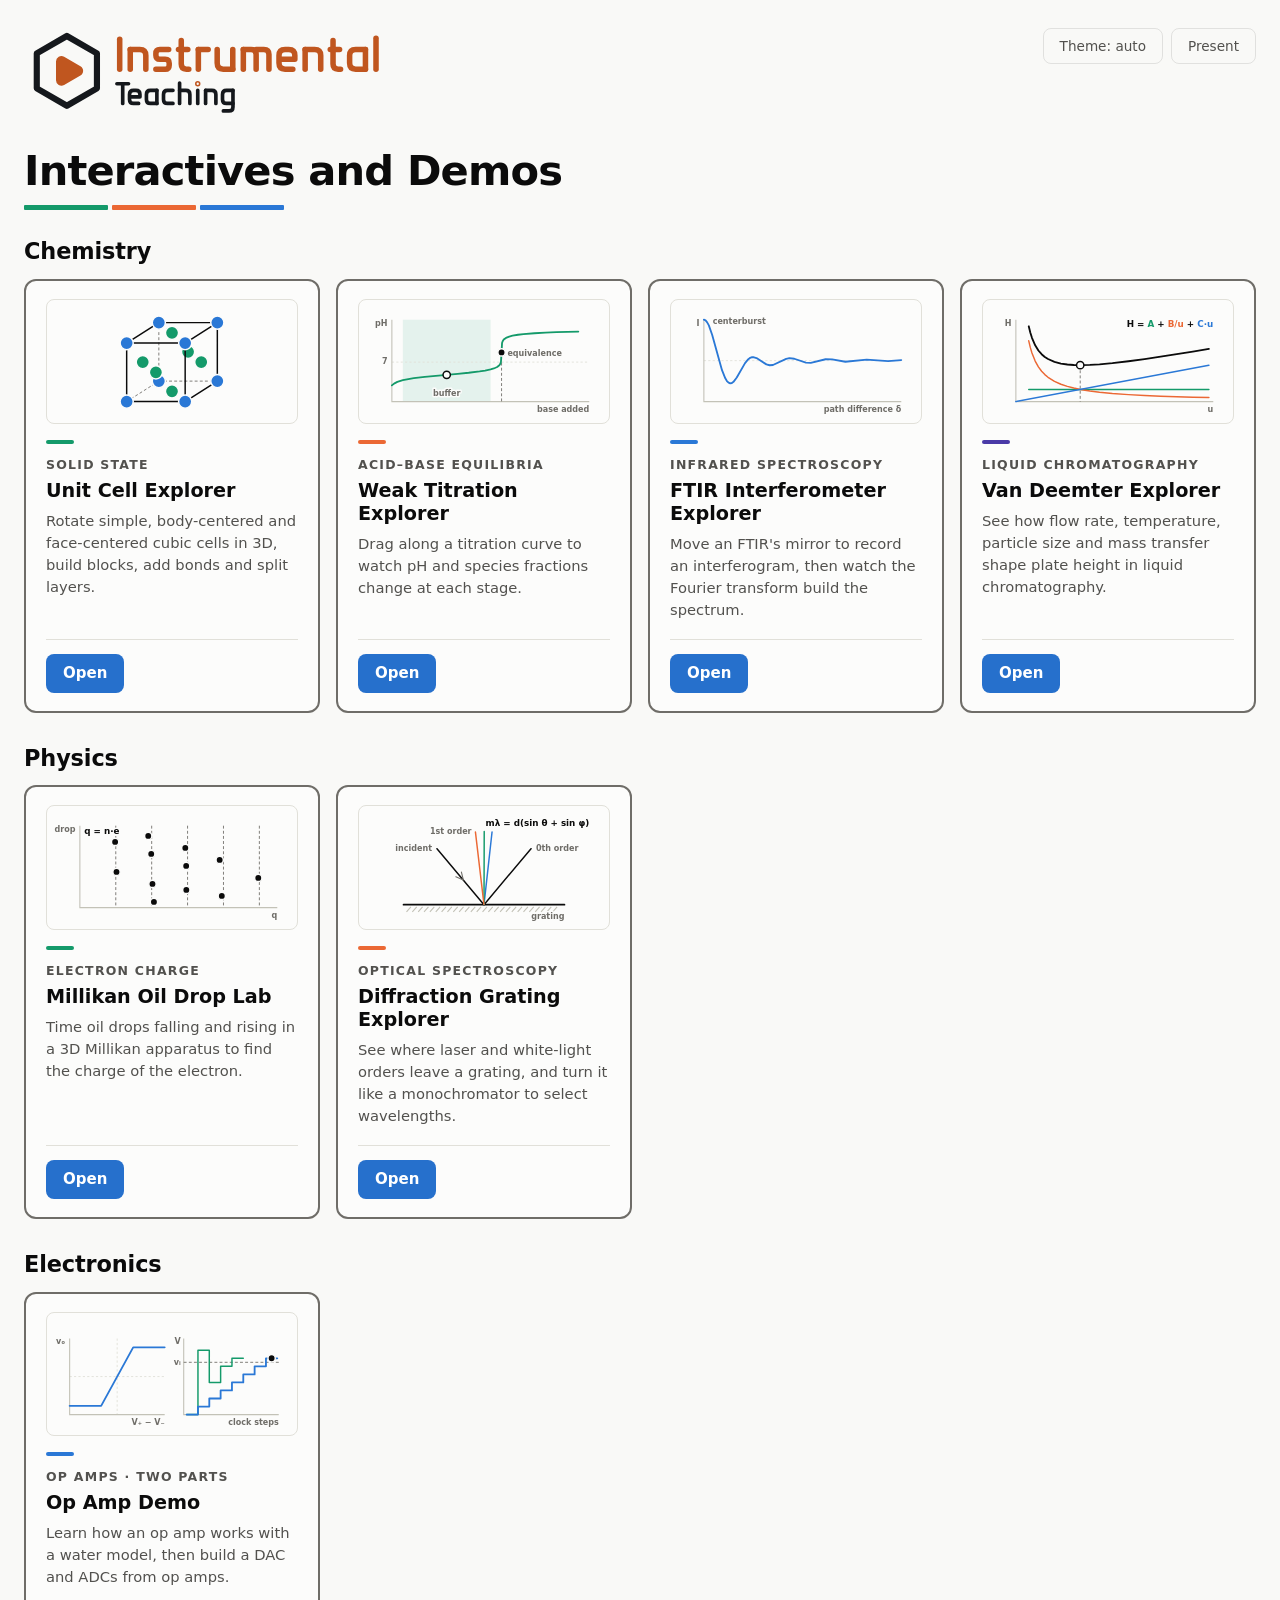
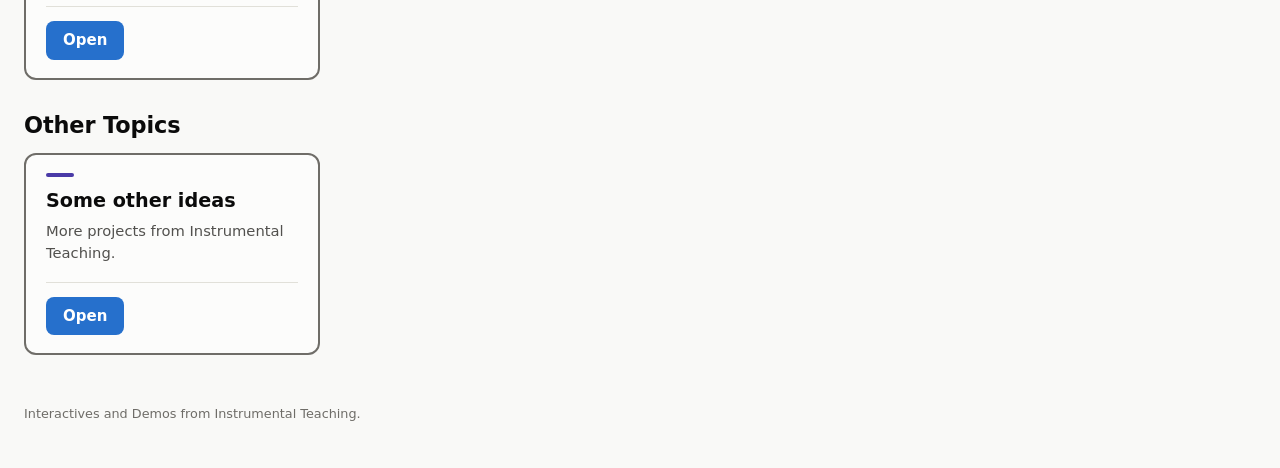
==== commit 61af30d9: "Remove GitHub source links from the hub pages and cards Co-Authored-By: Claude Opus 5.5 <noreply@ant" ====
--- a/index.html
+++ b/index.html
@@ -9,7 +9,7 @@
   <link rel="icon" type="image/svg+xml" href="data:image/svg+xml,%3Csvg%20xmlns%3D%22http%3A%2F%2Fwww.w3.org%2F2000%2Fsvg%22%20viewBox%3D%220%200%20120%20120%22%20width%3D%22240%22%20height%3D%22240%22%3E%3Cdefs%3E%3CclipPath%20id%3D%22A1k%22%3E%3Cpath%20d%3D%22M56.23%2040.5%20A7.4879999999999995%207.4879999999999995%200%200%200%2045%2046.99%20L45%2073.01%20A7.4879999999999995%207.4879999999999995%200%200%200%2056.23%2079.5%20L78.77%2066.48%20A7.4879999999999995%207.4879999999999995%200%200%200%2078.77%2053.52%20Z%22%2F%3E%3C%2FclipPath%3E%3C%2Fdefs%3E%3Crect%20width%3D%22120%22%20height%3D%22120%22%20rx%3D%2227%22%20fill%3D%22%231a1a19%22%2F%3E%3Cg%20transform%3D%22translate(21.52%2021.52)%20scale(0.74)%22%3E%3Cg%20transform%3D%22translate(-8%20-8)%20scale(1)%22%3E%3Cpath%20d%3D%22M60%2012%20L101.57%2036%20L101.57%2084%20L60%20108%20L18.43%2084%20L18.43%2036%20Z%22%20fill%3D%22none%22%20stroke%3D%22%23ffffff%22%20stroke-width%3D%228.5%22%20stroke-linecap%3D%22round%22%20stroke-linejoin%3D%22round%22%2F%3E%3Cpath%20d%3D%22M56.23%2040.5%20A7.4879999999999995%207.4879999999999995%200%200%200%2045%2046.99%20L45%2073.01%20A7.4879999999999995%207.4879999999999995%200%200%200%2056.23%2079.5%20L78.77%2066.48%20A7.4879999999999995%207.4879999999999995%200%200%200%2078.77%2053.52%20Z%22%20fill%3D%22%23e8672f%22%2F%3E%3C%2Fg%3E%3C%2Fg%3E%3C%2Fsvg%3E">
   <link rel="apple-touch-icon" href="img/brand/instrumental-teaching-app-icon-180px.png">
   <!-- ?v= tags: change all of them, in index.html and other-topics/index.html, to a new value with every release so browsers fetch the new files. -->
-  <link rel="stylesheet" href="css/styles.css?v=20261124-1">
+  <link rel="stylesheet" href="css/styles.css?v=20261126-2">
   <script>
     // Apply a saved theme before the page draws, so it doesn't flash.
     (function () {
@@ -58,13 +58,13 @@
   </main>
 
   <footer class="site-footer">
-    <p>Interactives and Demos from Instrumental Teaching. Source for every project is on <a href="https://github.com/analyticalchem">GitHub</a>.</p>
+    <p>Interactives and Demos from Instrumental Teaching.</p>
   </footer>
 
   <p id="present-status" class="visually-hidden" role="status"></p>
 
-  <script src="js/links.js?v=20261124-1"></script>
-  <script src="js/art.js?v=20261124-1"></script>
-  <script src="js/hub.js?v=20261124-1"></script>
+  <script src="js/links.js?v=20261126-2"></script>
+  <script src="js/art.js?v=20261126-2"></script>
+  <script src="js/hub.js?v=20261126-2"></script>
 </body>
 </html>
--- a/css/styles.css
+++ b/css/styles.css
@@ -245,8 +245,6 @@
   padding-top: 14px;
   border-top: 1px solid var(--grid);
 }
-/* Keeps the Source link clickable above the stretched title link. */
-.card-actions a { position: relative; z-index: 1; }
 
 /* ---------- Visuals (card graphics, decorative) ---------- */
 
